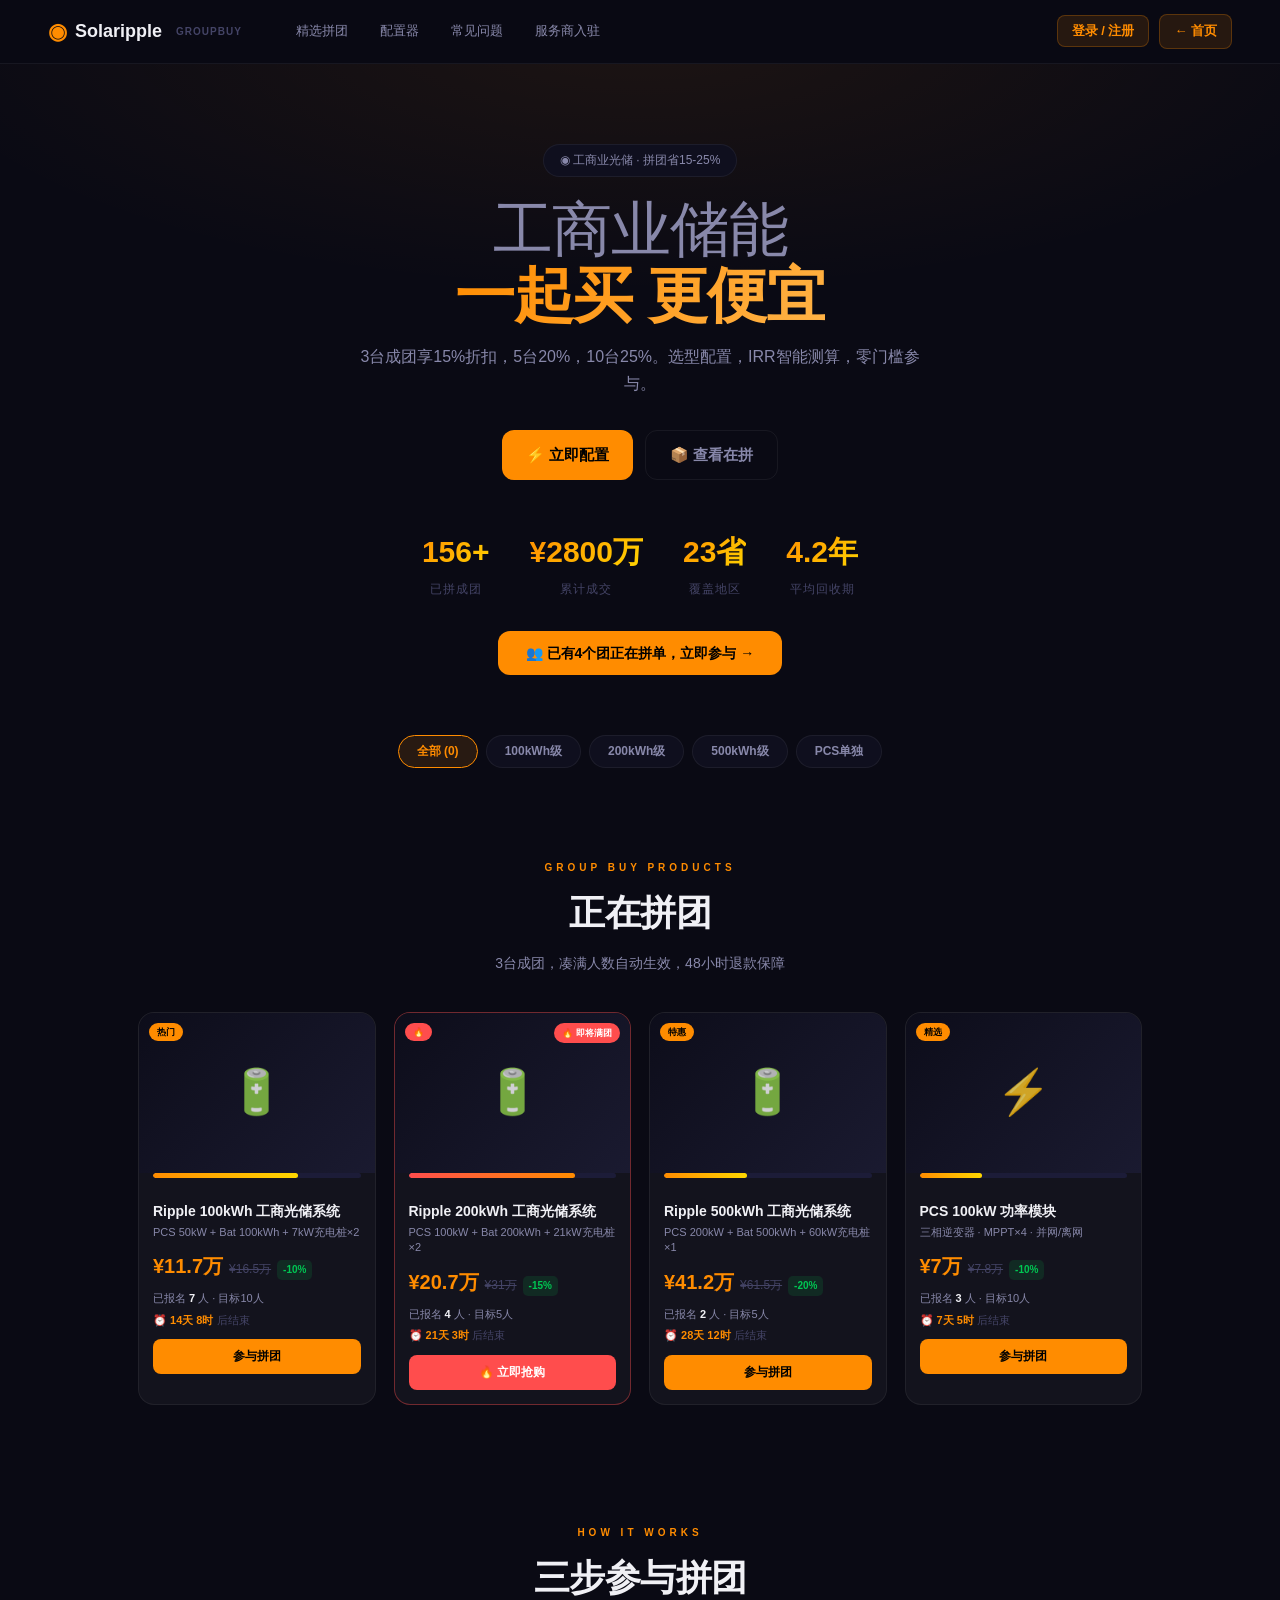
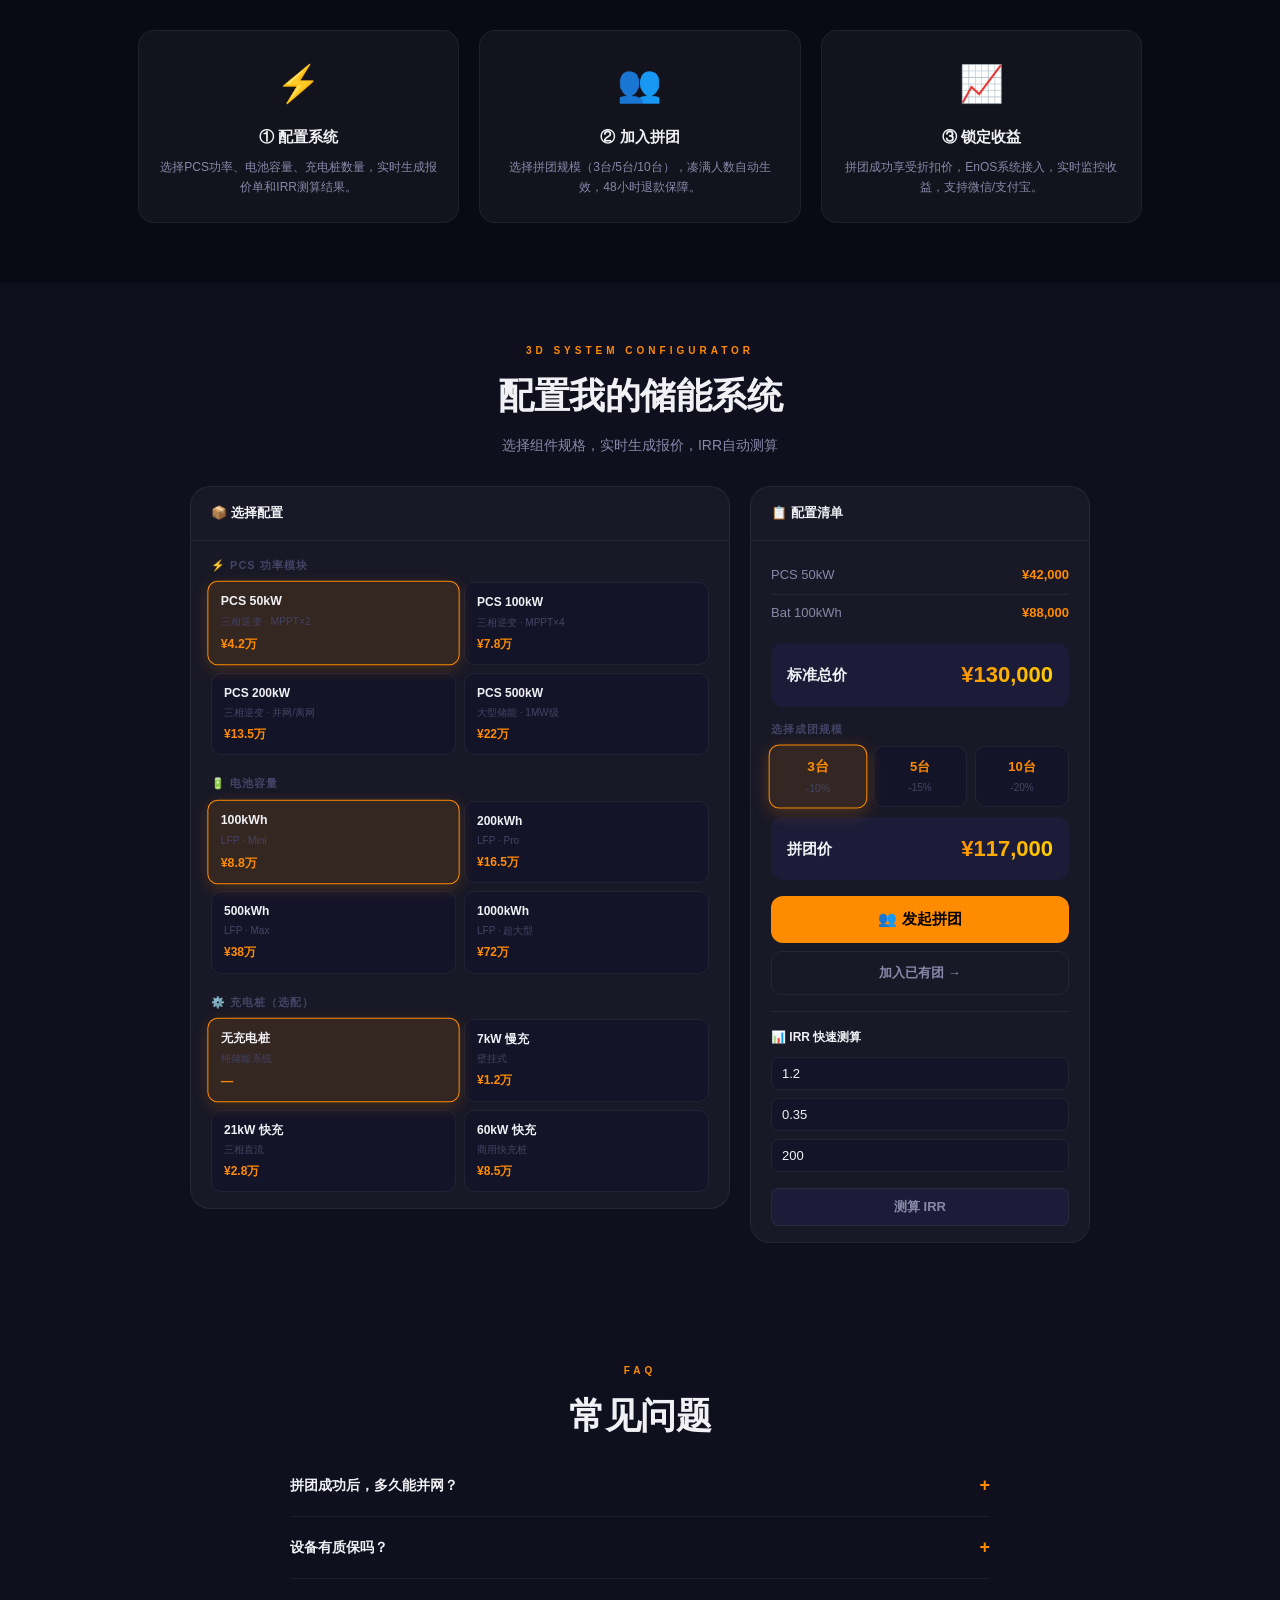
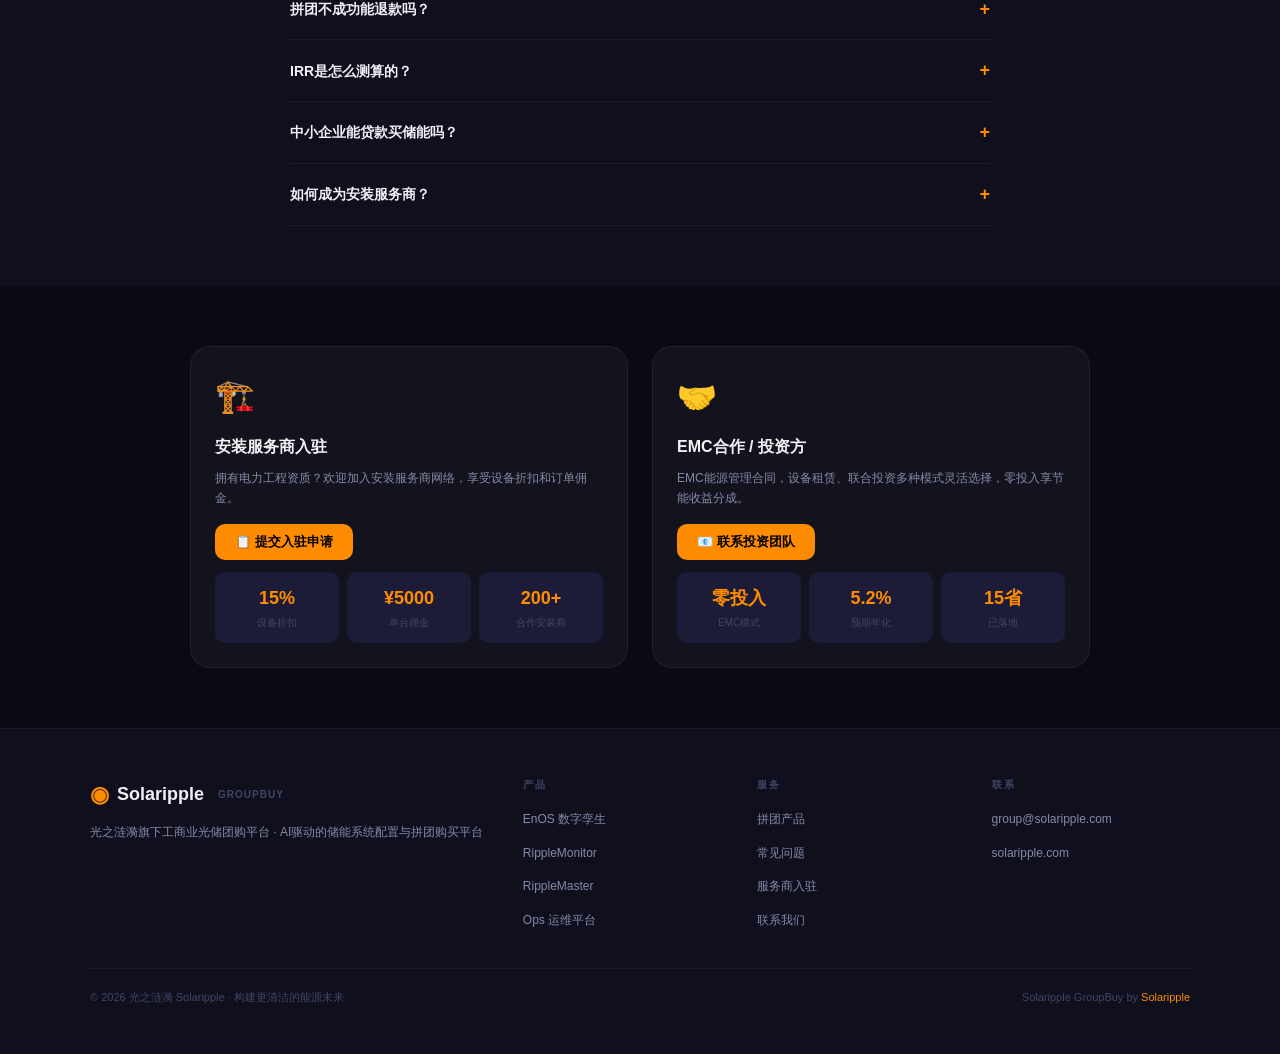
==== groupbuy/index.html @ f361a8fa "group.solaripple.com: add partner/investor apply forms with backend DB Backend: - /api/partner/apply" ====
<!DOCTYPE html>
<html lang="zh">
<head>
<meta charset="UTF-8">
<meta name="viewport" content="width=device-width, initial-scale=1.0">
<title>Solaripple GroupBuy — 工商业光储团购平台</title>
<meta name="description" content="工商业储能系统拼团购买，3台起享15%折扣，5台20%，10台25%。IRR快速测算。">
<link rel="icon" type="image/svg+xml" href="/favicon.svg">
<style>
*{box-sizing:border-box;margin:0;padding:0}
a{text-decoration:none}
:root{--bg:#0A0A14;--bg2:#0F0F1E;--bg3:#141428;--bg4:#1C1C38;--accent:#FF8C00;--accent2:#FF6B00;--accent3:rgba(255,140,0,0.12);--text:#f0f0f5;--text2:#8888aa;--text3:#444466;--border:rgba(255,255,255,0.06);--card:rgba(255,255,255,0.04);--teal:#00D4AA;--green:#00C853;--red:#FF4D4D;}
html{scroll-behavior:smooth}
body{background:var(--bg);color:var(--text);font-family:"PingFang SC","Microsoft YaHei",sans-serif;line-height:1.6;overflow-x:hidden}
::-webkit-scrollbar{width:5px}::-webkit-scrollbar-thumb{background:var(--bg4);border-radius:3px}
::selection{background:rgba(255,140,0,0.3)}
nav{display:flex;align-items:center;padding:0 48px;height:64px;background:rgba(10,10,20,0.97);border-bottom:1px solid var(--border);backdrop-filter:blur(20px);position:sticky;top:0;z-index:100}
.nav-logo{font-size:18px;font-weight:900;display:flex;align-items:center;gap:8px}
.nav-logo .ic{color:var(--accent);font-size:22px}
.nav-logo .sub{font-size:10px;font-weight:600;color:var(--text3);letter-spacing:1px;text-transform:uppercase;margin-left:6px}
.nav-links{display:flex;align-items:center;gap:4px;margin-left:40px}
.nav-links a{padding:6px 14px;border-radius:8px;font-size:13px;color:var(--text2);transition:all .2s;cursor:pointer}
.nav-links a:hover,.nav-links a.active{background:var(--bg3);color:var(--accent)}
.nav-right{margin-left:auto;display:flex;align-items:center;gap:10px}
.nav-home{display:inline-flex;align-items:center;padding:6px 14px;background:var(--accent3);border:1px solid rgba(255,140,0,0.25);border-radius:8px;color:var(--accent);font-size:13px;font-weight:700;transition:all .2s}
.nav-home:hover{background:rgba(255,140,0,0.2)}
.nav-user{display:flex;align-items:center;gap:6px;padding:6px 12px;background:var(--bg3);border:1px solid var(--border);border-radius:8px;font-size:12px;font-weight:700;color:var(--text2)}
.nav-user .avatar{width:24px;height:24px;border-radius:50%;background:var(--accent);color:#000;display:flex;align-items:center;justify-content:center;font-size:11px;font-weight:900;flex-shrink:0}
.hero{padding:80px 48px 60px;background:radial-gradient(ellipse 90% 60% at 50% -5%,rgba(255,140,0,0.08) 0%,transparent 65%);text-align:center}
.hero-badge{display:inline-flex;align-items:center;gap:8px;background:var(--bg2);border:1px solid var(--border);border-radius:100px;padding:6px 16px;font-size:12px;color:var(--text2);margin-bottom:20px}
.hero h1{font-size:clamp(36px,5vw,60px);font-weight:900;letter-spacing:-1px;line-height:1.1;margin-bottom:14px}
.hero h1 .line1{color:var(--text2);font-weight:300}
.hero h1 .line2{background:linear-gradient(135deg,#FF8C00,#FFB347);-webkit-background-clip:text;-webkit-text-fill-color:transparent;background-clip:text}
.hero-sub{color:var(--text2);font-size:16px;max-width:560px;margin:0 auto 32px;line-height:1.7}
.hero-actions{display:flex;gap:12px;justify-content:center;flex-wrap:wrap}
.btn-primary{display:inline-flex;align-items:center;gap:8px;background:var(--accent);color:#000;border-radius:12px;padding:12px 24px;font-weight:800;font-size:15px;transition:all .2s;border:none;cursor:pointer}
.btn-primary:hover{background:var(--accent2);transform:translateY(-1px);box-shadow:0 10px 30px rgba(255,140,0,0.35)}
.btn-ghost{display:inline-flex;align-items:center;gap:8px;background:transparent;border:1px solid var(--border);color:var(--text2);border-radius:12px;padding:12px 24px;font-weight:700;font-size:15px;transition:all .2s;cursor:pointer}
.btn-ghost:hover{background:var(--bg3);color:var(--text);border-color:var(--accent)}
.hero-stats{display:flex;gap:40px;justify-content:center;margin-top:48px;flex-wrap:wrap}
.hero-stat{text-align:center}
.hero-stat .num{font-size:30px;font-weight:900;background:linear-gradient(135deg,#FF8C00,#FFD700);-webkit-background-clip:text;-webkit-text-fill-color:transparent;background-clip:text;font-family:"Inter",sans-serif}
.hero-stat .lbl{font-size:12px;color:var(--text3);margin-top:4px;letter-spacing:1px}
.hero-cta{margin-top:32px;animation:fadeInUp .6s ease}
@keyframes fadeInUp{from{opacity:0;transform:translateY(20px)}to{opacity:1;transform:translateY(0)}}
.hero-cta-btn{display:inline-flex;align-items:center;gap:8px;background:var(--accent);color:#000;border-radius:12px;padding:11px 28px;font-weight:800;font-size:14px;border:none;cursor:pointer;transition:all .2s}
.hero-cta-btn:hover{background:var(--accent2)}
.section{padding:60px 48px;max-width:1100px;margin:0 auto}
.section-label{font-size:10px;font-weight:800;color:var(--accent);letter-spacing:4px;text-transform:uppercase;margin-bottom:8px;text-align:center}
.section-title{font-size:clamp(24px,3vw,36px);font-weight:900;margin-bottom:10px;text-align:center;letter-spacing:-0.5px}
.section-sub{color:var(--text2);font-size:14px;text-align:center;max-width:500px;margin:0 auto 36px;line-height:1.7}
.gb-grid{display:grid;grid-template-columns:repeat(4,1fr);gap:18px}
.gb-card{background:var(--card);border:1px solid var(--border);border-radius:16px;overflow:hidden;transition:all .3s;cursor:pointer;position:relative}
.gb-card:hover{border-color:rgba(255,140,0,0.35);transform:translateY(-3px);box-shadow:0 16px 32px rgba(0,0,0,0.3)}
.gb-card.closed{opacity:0.5;pointer-events:none}
.gb-card.almost-full{border-color:rgba(255,77,77,0.4)}
.gb-card.almost-full::before{content:"🔥 即将满团";position:absolute;top:10px;right:10px;font-size:9px;font-weight:800;padding:3px 8px;border-radius:100px;background:var(--red);color:#fff;z-index:2}
.gb-img{height:160px;display:flex;align-items:center;justify-content:center;position:relative;overflow:hidden;background:linear-gradient(135deg,#0d0d1a,#1a1a30)}
.gb-badge{position:absolute;top:10px;left:10px;font-size:9px;font-weight:800;padding:2px 8px;border-radius:100px;background:var(--accent);color:#000;z-index:2}
.gb-badge.urgent{background:var(--red);color:#fff}
.gb-progress{margin:0 14px 10px;background:var(--bg4);height:5px;border-radius:3px;overflow:hidden}
.gb-progress-fill{height:100%;background:linear-gradient(90deg,var(--accent),#FFD700);border-radius:3px;transition:width 1s}
.gb-progress-fill.danger{background:linear-gradient(90deg,var(--red),#FF8C00)}
.gb-body{padding:14px}
.gb-name{font-size:14px;font-weight:800;margin-bottom:5px;line-height:1.3}
.gb-spec{font-size:11px;color:var(--text2);margin-bottom:10px;line-height:1.4}
.gb-prices{display:flex;align-items:baseline;gap:6px;margin-bottom:8px;flex-wrap:wrap}
.gb-price{font-size:20px;font-weight:900;color:var(--accent);font-family:"Inter",sans-serif}
.gb-price-old{font-size:12px;color:var(--text3);text-decoration:line-through}
.gb-discount{font-size:10px;font-weight:800;background:rgba(0,200,83,0.12);color:#00C853;padding:2px 6px;border-radius:5px}
.gb-meta{font-size:11px;color:var(--text2);margin-bottom:4px}
.gb-meta strong{color:var(--text)}
.gb-countdown{font-size:11px;color:var(--text3);margin-bottom:10px}
.gb-countdown .cd{font-weight:800;color:var(--accent);font-family:"Inter",sans-serif}
.gb-btn{display:block;width:100%;padding:9px;text-align:center;background:var(--accent);color:#000;font-weight:800;font-size:12px;border-radius:8px;border:none;cursor:pointer;transition:all .2s;font-family:inherit}
.gb-btn:hover{background:var(--accent2)}
.gb-btn.almost-btn{background:var(--red);color:#fff}
.gb-btn.almost-btn:hover{background:#FF6666}
.cat-bar{display:flex;gap:8px;justify-content:center;flex-wrap:wrap;margin-bottom:32px}
.cat-btn{padding:7px 18px;border-radius:100px;font-size:12px;font-weight:700;background:var(--bg2);border:1px solid var(--border);color:var(--text2);cursor:pointer;transition:all .2s}
.cat-btn:hover,.cat-btn.active{background:var(--accent3);border-color:var(--accent);color:var(--accent)}
.how-grid{display:grid;grid-template-columns:repeat(3,1fr);gap:20px;margin-top:24px}
.how-card{background:var(--card);border:1px solid var(--border);border-radius:16px;padding:24px 20px;text-align:center;transition:all .3s}
.how-card:hover{border-color:rgba(255,140,0,0.2)}
.how-icon{font-size:36px;margin-bottom:12px}
.how-card h3{font-size:15px;font-weight:800;margin-bottom:8px}
.how-card p{font-size:12px;color:var(--text2);line-height:1.7}
.config-section{padding:60px 48px;background:var(--bg2)}
.config-wrapper{max-width:900px;margin:0 auto}
.config-grid{display:grid;grid-template-columns:1fr 340px;gap:20px;align-items:start;margin-top:28px}
.config-card{background:var(--card);border:1px solid var(--border);border-radius:20px;overflow:hidden}
.config-header{padding:16px 20px;border-bottom:1px solid var(--border);font-size:13px;font-weight:800}
.config-body{padding:16px 20px}
.cfg-group{margin-bottom:20px}
.cfg-group:last-child{margin-bottom:0}
.cfg-label{display:block;font-size:11px;font-weight:800;color:var(--text3);letter-spacing:1px;text-transform:uppercase;margin-bottom:8px}
.cfg-options{display:grid;grid-template-columns:repeat(2,1fr);gap:8px}
.cfg-option{padding:10px 12px;background:var(--bg3);border:1px solid var(--border);border-radius:10px;cursor:pointer;transition:all .2s;font-size:12px}
.cfg-option:hover{border-color:rgba(255,140,0,0.3)}
.cfg-option.selected{border-color:var(--accent);background:var(--accent3)}
.cfg-option .opt-name{font-weight:700;margin-bottom:2px}
.cfg-option .opt-spec{font-size:10px;color:var(--text3)}
.cfg-option .opt-price{font-size:12px;font-weight:800;color:var(--accent);margin-top:4px}
.summary-card{background:var(--card);border:1px solid var(--border);border-radius:20px;overflow:hidden;position:sticky;top:80px}
.summary-header{padding:16px 20px;border-bottom:1px solid var(--border);font-size:13px;font-weight:800;display:flex;align-items:center;gap:8px}
.summary-body{padding:16px 20px}
.summary-row{display:flex;align-items:center;justify-content:space-between;padding:8px 0;border-bottom:1px solid var(--border);font-size:13px}
.summary-row:last-of-type{border-bottom:none}
.summary-row .s-label{color:var(--text2)}
.summary-row .s-price{color:var(--accent);font-weight:800}
.summary-total{padding:14px 16px;background:var(--bg4);display:flex;align-items:center;justify-content:space-between;border-radius:12px;margin-top:12px;font-size:15px;font-weight:800}
.summary-total .amount{font-size:22px;background:linear-gradient(135deg,#FF8C00,#FFD700);-webkit-background-clip:text;-webkit-text-fill-color:transparent;background-clip:text;font-family:"Inter",sans-serif}
.tier-selector{margin-top:14px}
.tier-options{display:grid;grid-template-columns:repeat(3,1fr);gap:8px}
.tier-option{padding:10px 8px;text-align:center;background:var(--bg3);border:1px solid var(--border);border-radius:10px;cursor:pointer;transition:all .2s}
.tier-option:hover{border-color:rgba(255,140,0,0.3)}
.tier-option.selected{border-color:var(--accent);background:var(--accent3)}
.tier-option .tier-qty{font-size:13px;font-weight:900;color:var(--accent)}
.tier-option .tier-pct{font-size:10px;color:var(--text3);margin-top:2px}
.cta-area{margin-top:16px}
.cta-btn{display:block;width:100%;padding:14px;text-align:center;background:var(--accent);color:#000;font-weight:900;font-size:15px;border-radius:12px;border:none;cursor:pointer;transition:all .2s;font-family:inherit}
.cta-btn:hover{background:var(--accent2);transform:translateY(-1px);box-shadow:0 8px 24px rgba(255,140,0,0.3)}
.cta-btn:disabled{opacity:0.5;cursor:not-allowed;transform:none}
.cta-secondary{width:100%;margin-top:8px;padding:12px;text-align:center;background:transparent;border:1px solid var(--border);color:var(--text2);font-size:13px;font-weight:700;border-radius:10px;cursor:pointer;transition:all .2s;font-family:inherit}
.cta-secondary:hover{background:var(--bg3);color:var(--text)}
.irr-section{margin-top:16px;padding-top:16px;border-top:1px solid var(--border)}
.irr-title{font-size:12px;font-weight:800;margin-bottom:10px}
.irr-input{width:100%;background:var(--bg3);border:1px solid var(--border);border-radius:8px;padding:8px 10px;font-size:13px;color:var(--text);font-family:inherit;margin-bottom:8px}
.irr-input:focus{outline:none;border-color:var(--accent)}
.irr-result{margin-top:8px;padding:12px;background:var(--bg3);border-radius:10px;text-align:center;display:none}
.irr-result.show{display:block}
.irr-result .irr-pct{font-size:24px;font-weight:900;color:var(--accent);font-family:"Inter",sans-serif}
.irr-result .irr-note{font-size:11px;color:var(--text2);margin-top:4px}
.irr-btn{width:100%;margin-top:8px;padding:9px;background:var(--bg4);border:1px solid var(--border);color:var(--text2);font-size:13px;font-weight:700;border-radius:8px;cursor:pointer;font-family:inherit;transition:all .2s}
.irr-btn:hover{border-color:var(--accent);color:var(--accent)}
.faq-section{padding:60px 48px;background:var(--bg2)}
.faq-wrapper{max-width:700px;margin:0 auto}
.faq-item{border-bottom:1px solid var(--border);padding:16px 0;cursor:pointer}
.faq-q{display:flex;align-items:center;justify-content:space-between;gap:16px;font-size:14px;font-weight:800}
.faq-q::after{content:"+";font-size:18px;color:var(--accent);flex-shrink:0;transition:transform .2s}
.faq-item.open .faq-q::after{transform:rotate(45deg)}
.faq-a{max-height:0;overflow:hidden;transition:max-height .3s ease}
.faq-a-inner{font-size:13px;color:var(--text2);line-height:1.8;padding:8px 0}
.faq-item.open .faq-a{max-height:150px}
.partner-section{padding:60px 48px}
.partner-wrapper{max-width:900px;margin:0 auto;display:grid;grid-template-columns:1fr 1fr;gap:24px}
.partner-card{background:var(--card);border:1px solid var(--border);border-radius:20px;padding:24px;transition:all .3s}
.partner-card:hover{border-color:rgba(255,140,0,0.25)}
.partner-icon{font-size:32px;margin-bottom:12px}
.partner-card h3{font-size:16px;font-weight:800;margin-bottom:8px}
.partner-card p{font-size:12px;color:var(--text2);line-height:1.7;margin-bottom:16px}
.partner-card a{display:inline-flex;align-items:center;gap:6px;padding:9px 20px;background:var(--accent);color:#000;font-weight:800;font-size:13px;border-radius:10px;border:none;cursor:pointer;text-decoration:none;transition:all .2s}
.partner-card a:hover{background:var(--accent2)}
.partner-btns{display:flex;gap:8px;margin-top:12px;flex-wrap:wrap}
.benefit-item{text-align:center;padding:12px;background:var(--bg4);border-radius:10px;flex:1;min-width:70px}
.benefit-item .b-num{font-size:18px;font-weight:900;color:var(--accent);font-family:"Inter",sans-serif}
.benefit-item .b-lbl{font-size:10px;color:var(--text3);margin-top:2px}
footer{border-top:1px solid var(--border);padding:48px;background:var(--bg2)}
.footer-inner{max-width:1100px;margin:0 auto;display:grid;grid-template-columns:2fr 1fr 1fr 1fr;gap:36px}
.footer-brand p{font-size:12px;color:var(--text2);margin-top:10px;line-height:1.7}
.footer-col h4{font-size:10px;font-weight:800;color:var(--text3);text-transform:uppercase;letter-spacing:2px;margin-bottom:12px}
.footer-col ul{list-style:none;display:flex;flex-direction:column;gap:8px}
.footer-col ul li a{font-size:12px;color:var(--text2);transition:color .2s}
.footer-col ul li a:hover{color:var(--accent)}
.footer-bottom{max-width:1100px;margin:36px auto 0;padding-top:20px;border-top:1px solid var(--border);display:flex;justify-content:space-between;font-size:11px;color:var(--text3);flex-wrap:wrap;gap:8px}
.footer-bottom a{color:var(--accent)}
.modal-overlay{position:fixed;inset:0;background:rgba(0,0,0,0.8);backdrop-filter:blur(8px);z-index:200;display:none;align-items:center;justify-content:center;padding:20px}
.modal-overlay.show{display:flex}
.modal{background:var(--bg2);border:1px solid var(--border);border-radius:24px;max-width:600px;width:100%;max-height:90vh;overflow-y:auto}
.modal-header{padding:24px 28px 0;display:flex;align-items:flex-start;justify-content:space-between;gap:16px}
.modal-title{font-size:20px;font-weight:900;margin-bottom:4px}
.modal-close{font-size:22px;color:var(--text3);cursor:pointer;flex-shrink:0;line-height:1;padding:4px}
.modal-close:hover{color:var(--text)}
.modal-body{padding:20px 28px 28px}
.modal-price{font-size:32px;font-weight:900;color:var(--accent);font-family:"Inter",sans-serif;margin-bottom:16px}
.modal-spec{display:flex;gap:16px;margin-bottom:16px;font-size:12px;color:var(--text2);flex-wrap:wrap}
.modal-countdown{padding:12px;background:var(--bg3);border-radius:10px;font-size:12px;color:var(--text2);margin-bottom:16px}
.modal-countdown .cd{font-weight:800;color:var(--accent)}
.modal-join-bar{margin-bottom:16px}
.modal-join-header{display:flex;justify-content:space-between;margin-bottom:6px;font-size:12px;color:var(--text2)}
.modal-join-fill{height:6px;background:var(--bg4);border-radius:3px;overflow:hidden}
.modal-join-fill div{height:100%;background:linear-gradient(90deg,var(--accent),#FFD700);border-radius:3px;transition:width 1s}
.form-section{margin-bottom:16px}
.form-section h4{font-size:11px;font-weight:800;color:var(--text3);text-transform:uppercase;letter-spacing:1px;margin-bottom:10px}
.form-group{margin-bottom:10px}
.form-label{display:block;font-size:11px;font-weight:800;color:var(--text3);text-transform:uppercase;margin-bottom:6px}
.form-input{width:100%;background:var(--bg3);border:1px solid var(--border);border-radius:10px;padding:10px 12px;font-size:14px;color:var(--text);font-family:inherit}
.form-input:focus{outline:none;border-color:var(--accent)}
.form-row{display:grid;grid-template-columns:1fr 1fr;gap:10px}
.form-success{padding:14px;background:rgba(0,200,83,0.1);border:1px solid rgba(0,200,83,0.3);border-radius:10px;text-align:center;color:#00C853;font-weight:700;font-size:13px;margin-bottom:12px;display:none}
.modal-actions{display:flex;gap:10px}
.modal-join-btn{flex:1;padding:13px;background:var(--accent);color:#000;font-weight:800;font-size:14px;border:none;border-radius:12px;cursor:pointer;font-family:inherit;transition:all .2s}
.modal-join-btn:hover{background:var(--accent2)}
.modal-open-btn{flex:1;padding:13px;background:transparent;border:1px solid var(--border);color:var(--text2);font-weight:800;font-size:14px;border-radius:12px;cursor:pointer;font-family:inherit;transition:all .2s}
.modal-open-btn:hover{background:var(--bg3);color:var(--text)}
.loading-spinner{display:inline-block;width:14px;height:14px;border:2px solid rgba(255,255,255,0.3);border-top-color:#fff;border-radius:50%;animation:spin .8s linear infinite;vertical-align:middle}
@keyframes spin{to{transform:rotate(360deg)}}
@media(max-width:900px){.config-grid{grid-template-columns:1fr}.summary-card{position:static}}
@media(max-width:768px){
  nav,.hero,.section,.config-section,.faq-section,.partner-section,footer{padding-left:20px;padding-right:20px}
  .gb-grid{grid-template-columns:repeat(2,1fr)}
  .how-grid{grid-template-columns:1fr}
  .footer-inner{grid-template-columns:1fr 1fr}
  .hero-stats{gap:16px}
  .partner-wrapper{grid-template-columns:1fr}
  .cfg-options{grid-template-columns:1fr}
  .tier-options{grid-template-columns:repeat(3,1fr)}
  .form-row{grid-template-columns:1fr}
}

/* Loading skeleton */
@keyframes shimmer{0%{background-position:-200% 0}100%{background-position:200% 0}}
.skeleton{background:linear-gradient(90deg,var(--bg3) 25%,var(--bg4) 50%,var(--bg3) 75%);background-size:200% 100%;animation:shimmer 1.5s infinite}
.skeleton-card{height:320px;border-radius:16px;margin-bottom:0}
/* Card hover micro-animation */
.gb-card{transition:all .3s cubic-bezier(0.34,1.56,0.64,1)}
.gb-card:hover{transform:translateY(-5px) scale(1.01)}
/* Hero stat counter animation */
@keyframes countUp{from{opacity:0;transform:translateY(10px)}to{opacity:1;transform:translateY(0)}}
.hero-stat{animation:countUp .6s ease both}
.hero-stat:nth-child(2){animation-delay:.1s}
.hero-stat:nth-child(3){animation-delay:.2s}
.hero-stat:nth-child(4){animation-delay:.3s}
/* Config option hover enhancement */
.cfg-option{transition:all .2s cubic-bezier(0.34,1.56,0.64,1)}
.cfg-option:hover{transform:scale(1.02);border-color:rgba(255,140,0,0.5)}
.cfg-option.selected{transform:scale(1.03);box-shadow:0 4px 16px rgba(255,140,0,0.2)}
/* Tier option animation */
.tier-option{transition:all .2s cubic-bezier(0.34,1.56,0.64,1)}
.tier-option:hover{transform:scale(1.03)}
.tier-option.selected{transform:scale(1.05);box-shadow:0 4px 16px rgba(255,140,0,0.25)}
/* FAQ accordion animation */
.faq-a{transition:max-height .35s cubic-bezier(0.4,0,0.2,1),opacity .3s ease}
.faq-item.open .faq-a-inner{animation:fadeInUp .3s ease}
/* Modal entrance animation */
@keyframes modalIn{from{opacity:0;transform:scale(0.95) translateY(10px)}to{opacity:1;transform:scale(1) translateY(0)}}
.modal{animation:modalIn .3s cubic-bezier(0.34,1.56,0.64,1)}
/* Summary price animation */
@keyframes priceFlash{0%{color:var(--accent)}50%{color:#FFD700}100%{color:var(--accent)}}
.price-updated{animation:priceFlash .4s ease}
/* Nav link underline animation */
.nav-links a{position:relative;overflow:hidden}
.nav-links a::after{content:'';position:absolute;bottom:0;left:0;width:0;height:2px;background:var(--accent);transition:width .2s ease}
.nav-links a:hover::after,.nav-links a.active::after{width:100%}
/* CTA button pulse */
@keyframes ctaPulse{0%,100%{box-shadow:0 8px 24px rgba(255,140,0,0.3)}50%{box-shadow:0 8px 32px rgba(255,140,0,0.5)}}
.cta-btn{animation:ctaPulse 3s ease-in-out infinite}
.cta-btn:hover{animation:none}


.apply-btn{display:inline-flex;align-items:center;gap:6px;padding:9px 20px;background:var(--accent);color:#000;font-weight:800;font-size:13px;border-radius:10px;border:none;cursor:pointer;transition:all .2s;font-family:inherit}
.apply-btn:hover{background:var(--accent2);transform:translateY(-1px)}
.form-section h4{font-size:11px;font-weight:800;color:var(--accent);text-transform:uppercase;letter-spacing:1px;margin-bottom:10px;padding-bottom:8px;border-bottom:1px solid var(--border)}
.form-section h4:not(:first-child){margin-top:16px}
.form-select{width:100%;background:var(--bg3);border:1px solid var(--border);border-radius:10px;padding:10px 12px;font-size:14px;color:var(--text);font-family:inherit;appearance:none}
.form-select:focus{outline:none;border-color:var(--accent)}
.form-success-popup{padding:14px;background:rgba(0,200,83,0.1);border:1px solid rgba(0,200,83,0.3);border-radius:10px;text-align:center;color:#00C853;font-weight:700;font-size:13px;margin-bottom:12px;display:none}

</style>
</head>
<body>
<nav>
  <div class="nav-logo"><span class="ic">◉</span> Solaripple<span class="sub">GroupBuy</span></div>
  <div class="nav-links">
    <a href="#products" class="active" data-section="products">精选拼团</a>
    <a href="#configurator" data-section="configurator">配置器</a>
    <a href="#faq" data-section="faq">常见问题</a>
    <a href="#partner" data-section="partner">服务商入驻</a>
  </div>
  <div class="nav-right">
    <span id="nav-user-area"><button class="nav-home" onclick="showLoginModal()">登录 / 注册</button></span>
    <a href="https://solaripple.com" class="nav-home">← 首页</a>
  </div>
</nav>

<section class="hero" id="top">
  <div class="hero-badge">◉ 工商业光储 · 拼团省15-25%</div>
  <h1><span class="line1">工商业储能 </span><br><span class="line2">一起买 更便宜</span></h1>
  <p class="hero-sub">3台成团享15%折扣，5台20%，10台25%。选型配置，IRR智能测算，零门槛参与。</p>
  <div class="hero-actions">
    <a href="#configurator" class="btn-primary" data-section="configurator">⚡ 立即配置</a>
    <a href="#products" class="btn-ghost" data-section="products">📦 查看在拼</a>
  </div>
  <div class="hero-stats">
    <div class="hero-stat"><div class="num">156+</div><div class="lbl">已拼成团</div></div>
    <div class="hero-stat"><div class="num">¥2800万</div><div class="lbl">累计成交</div></div>
    <div class="hero-stat"><div class="num">23省</div><div class="lbl">覆盖地区</div></div>
    <div class="hero-stat"><div class="num">4.2年</div><div class="lbl">平均回收期</div></div>
  </div>
  <div class="hero-cta">
    <a href="#products" class="hero-cta-btn" data-section="products">👥 已有4个团正在拼单，立即参与 →</a>
  </div>
</section>

<div style="padding:0 48px;max-width:1100px;margin:0 auto">
  <div class="cat-bar">
    <button class="cat-btn active" data-cat="all">全部 <span class="cat-count"></span></button>
    <button class="cat-btn" data-cat="100kWh">100kWh级</button>
    <button class="cat-btn" data-cat="200kWh">200kWh级</button>
    <button class="cat-btn" data-cat="500kWh">500kWh级</button>
    <button class="cat-btn" data-cat="PCS">PCS单独</button>
  </div>
</div>

<section class="section" id="products">
  <div class="section-label">Group Buy Products</div>
  <div class="section-title">正在拼团</div>
  <p class="section-sub">3台成团，凑满人数自动生效，48小时退款保障</p>
  <div class="gb-grid" id="gb-grid">
<!-- Hardcoded defaults shown immediately; JS will overwrite with live API data -->
<div class="gb-card" onclick="openModal('p1')"><div class="gb-img"><span class="gb-badge">热门</span><div style="font-size:44px;opacity:0.8">🔋</div></div><div class="gb-progress"><div class="gb-progress-fill" style="width:70%"></div></div><div class="gb-body"><div class="gb-name">Ripple 100kWh 工商光储系统</div><div class="gb-spec">PCS 50kW + Bat 100kWh + 7kW充电桩×2</div><div class="gb-prices"><span class="gb-price">¥11.7万</span><span class="gb-price-old">¥16.5万</span><span class="gb-discount">-10%</span></div><div class="gb-meta">已报名 <strong>7</strong> 人 · 目标10人</div><div class="gb-countdown">⏰ <span class="cd">14天 8时</span> 后结束</div><button class="gb-btn" onclick="event.stopPropagation();openModal('p1')">参与拼团</button></div></div>
<div class="gb-card almost-full" onclick="openModal('p2')"><div class="gb-img"><span class="gb-badge urgent">🔥</span><div style="font-size:44px;opacity:0.8">🔋</div></div><div class="gb-progress"><div class="gb-progress-fill danger" style="width:80%"></div></div><div class="gb-body"><div class="gb-name">Ripple 200kWh 工商光储系统</div><div class="gb-spec">PCS 100kW + Bat 200kWh + 21kW充电桩×2</div><div class="gb-prices"><span class="gb-price">¥20.7万</span><span class="gb-price-old">¥31万</span><span class="gb-discount">-15%</span></div><div class="gb-meta">已报名 <strong>4</strong> 人 · 目标5人</div><div class="gb-countdown">⏰ <span class="cd">21天 3时</span> 后结束</div><button class="gb-btn almost-btn" onclick="event.stopPropagation();openModal('p2')">🔥 立即抢购</button></div></div>
<div class="gb-card" onclick="openModal('p3')"><div class="gb-img"><span class="gb-badge">特惠</span><div style="font-size:44px;opacity:0.8">🔋</div></div><div class="gb-progress"><div class="gb-progress-fill" style="width:40%"></div></div><div class="gb-body"><div class="gb-name">Ripple 500kWh 工商光储系统</div><div class="gb-spec">PCS 200kW + Bat 500kWh + 60kW充电桩×1</div><div class="gb-prices"><span class="gb-price">¥41.2万</span><span class="gb-price-old">¥61.5万</span><span class="gb-discount">-20%</span></div><div class="gb-meta">已报名 <strong>2</strong> 人 · 目标5人</div><div class="gb-countdown">⏰ <span class="cd">28天 12时</span> 后结束</div><button class="gb-btn" onclick="event.stopPropagation();openModal('p3')">参与拼团</button></div></div>
<div class="gb-card" onclick="openModal('p4')"><div class="gb-img"><span class="gb-badge">精选</span><div style="font-size:44px;opacity:0.8">⚡</div></div><div class="gb-progress"><div class="gb-progress-fill" style="width:30%"></div></div><div class="gb-body"><div class="gb-name">PCS 100kW 功率模块</div><div class="gb-spec">三相逆变器 · MPPT×4 · 并网/离网</div><div class="gb-prices"><span class="gb-price">¥7万</span><span class="gb-price-old">¥7.8万</span><span class="gb-discount">-10%</span></div><div class="gb-meta">已报名 <strong>3</strong> 人 · 目标10人</div><div class="gb-countdown">⏰ <span class="cd">7天 5时</span> 后结束</div><button class="gb-btn" onclick="event.stopPropagation();openModal('p4')">参与拼团</button></div></div>
</div>
</section>

<section class="section" id="how">
  <div class="section-label">How It Works</div>
  <div class="section-title">三步参与拼团</div>
  <div class="how-grid">
    <div class="how-card"><div class="how-icon">⚡</div><h3>① 配置系统</h3><p>选择PCS功率、电池容量、充电桩数量，实时生成报价单和IRR测算结果。</p></div>
    <div class="how-card"><div class="how-icon">👥</div><h3>② 加入拼团</h3><p>选择拼团规模（3台/5台/10台），凑满人数自动生效，48小时退款保障。</p></div>
    <div class="how-card"><div class="how-icon">📈</div><h3>③ 锁定收益</h3><p>拼团成功享受折扣价，EnOS系统接入，实时监控收益，支持微信/支付宝。</p></div>
  </div>
</section>

<section class="config-section" id="configurator">
  <div class="config-wrapper">
    <div style="text-align:center;margin-bottom:8px">
      <div class="section-label">3D System Configurator</div>
      <div class="section-title">配置我的储能系统</div>
      <p class="section-sub" style="margin-bottom:0">选择组件规格，实时生成报价，IRR自动测算</p>
    </div>
    <div class="config-grid">
      <div class="config-card">
        <div class="config-header">📦 选择配置</div>
        <div class="config-body">
          <div class="cfg-group">
            <span class="cfg-label">⚡ PCS 功率模块</span>
            <div class="cfg-options" id="pcs-options">
              <div class="cfg-option selected" data-type="pcs" data-id="pcs-50" data-price="42000" data-name="PCS 50kW" onclick="selectOpt(this)"><div class="opt-name">PCS 50kW</div><div class="opt-spec">三相逆变 · MPPT×2</div><div class="opt-price">¥4.2万</div></div>
              <div class="cfg-option" data-type="pcs" data-id="pcs-100" data-price="78000" data-name="PCS 100kW" onclick="selectOpt(this)"><div class="opt-name">PCS 100kW</div><div class="opt-spec">三相逆变 · MPPT×4</div><div class="opt-price">¥7.8万</div></div>
              <div class="cfg-option" data-type="pcs" data-id="pcs-200" data-price="135000" data-name="PCS 200kW" onclick="selectOpt(this)"><div class="opt-name">PCS 200kW</div><div class="opt-spec">三相逆变 · 并网/离网</div><div class="opt-price">¥13.5万</div></div>
              <div class="cfg-option" data-type="pcs" data-id="pcs-500" data-price="220000" data-name="PCS 500kW" onclick="selectOpt(this)"><div class="opt-name">PCS 500kW</div><div class="opt-spec">大型储能 · 1MW级</div><div class="opt-price">¥22万</div></div>
            </div>
          </div>
          <div class="cfg-group">
            <span class="cfg-label">🔋 电池容量</span>
            <div class="cfg-options" id="bat-options">
              <div class="cfg-option selected" data-type="battery" data-id="bat-100" data-price="88000" data-name="Bat 100kWh" onclick="selectOpt(this)"><div class="opt-name">100kWh</div><div class="opt-spec">LFP · Mini</div><div class="opt-price">¥8.8万</div></div>
              <div class="cfg-option" data-type="battery" data-id="bat-200" data-price="165000" data-name="Bat 200kWh" onclick="selectOpt(this)"><div class="opt-name">200kWh</div><div class="opt-spec">LFP · Pro</div><div class="opt-price">¥16.5万</div></div>
              <div class="cfg-option" data-type="battery" data-id="bat-500" data-price="380000" data-name="Bat 500kWh" onclick="selectOpt(this)"><div class="opt-name">500kWh</div><div class="opt-spec">LFP · Max</div><div class="opt-price">¥38万</div></div>
              <div class="cfg-option" data-type="battery" data-id="bat-1000" data-price="720000" data-name="Bat 1000kWh" onclick="selectOpt(this)"><div class="opt-name">1000kWh</div><div class="opt-spec">LFP · 超大型</div><div class="opt-price">¥72万</div></div>
            </div>
          </div>
          <div class="cfg-group">
            <span class="cfg-label">⚙️ 充电桩（选配）</span>
            <div class="cfg-options" id="ev-options">
              <div class="cfg-option selected" data-type="ev" data-id="none" data-price="0" data-name="无充电桩" onclick="selectOpt(this)"><div class="opt-name">无充电桩</div><div class="opt-spec">纯储能系统</div><div class="opt-price">—</div></div>
              <div class="cfg-option" data-type="ev" data-id="ev-7" data-price="12000" data-name="EV 7kW" onclick="selectOpt(this)"><div class="opt-name">7kW 慢充</div><div class="opt-spec">壁挂式</div><div class="opt-price">¥1.2万</div></div>
              <div class="cfg-option" data-type="ev" data-id="ev-21" data-price="28000" data-name="EV 21kW" onclick="selectOpt(this)"><div class="opt-name">21kW 快充</div><div class="opt-spec">三相直流</div><div class="opt-price">¥2.8万</div></div>
              <div class="cfg-option" data-type="ev" data-id="ev-60" data-price="85000" data-name="EV 60kW" onclick="selectOpt(this)"><div class="opt-name">60kW 快充</div><div class="opt-spec">商用快充桩</div><div class="opt-price">¥8.5万</div></div>
            </div>
          </div>
        </div>
      </div>

      <div class="summary-card">
        <div class="summary-header">📋 配置清单</div>
        <div class="summary-body">
          <div id="summary-items">
            <div class="summary-row"><span class="s-label">PCS 50kW</span><span class="s-price">¥42,000</span></div>
            <div class="summary-row"><span class="s-label">Bat 100kWh</span><span class="s-price">¥88,000</span></div>
          </div>
          <div class="summary-total"><span>标准总价</span><span class="amount" id="totalPrice">¥130,000</span></div>
          <div class="tier-selector">
            <span class="cfg-label">选择成团规模</span>
            <div class="tier-options" id="tier-options">
              <div class="tier-option selected" data-qty="3" data-rate="0.90" onclick="selectTier(this)"><div class="tier-qty">3台</div><div class="tier-pct">-10%</div></div>
              <div class="tier-option" data-qty="5" data-rate="0.85" onclick="selectTier(this)"><div class="tier-qty">5台</div><div class="tier-pct">-15%</div></div>
              <div class="tier-option" data-qty="10" data-rate="0.80" onclick="selectTier(this)"><div class="tier-qty">10台</div><div class="tier-pct">-20%</div></div>
            </div>
          </div>
          <div class="summary-total" style="margin-top:10px"><span>拼团价</span><span class="amount" id="tierPrice">¥117,000</span></div>
          <div class="cta-area">
            <button class="cta-btn" onclick="startGroupBuy()" id="cta-btn">👥 发起拼团</button>
            <button class="cta-secondary" onclick="joinGroup()">加入已有团 →</button>
          </div>
          <div class="irr-section">
            <div class="irr-title">📊 IRR 快速测算</div>
            <input class="irr-input" type="number" id="irr-elec" placeholder="尖峰电价 (元/kWh)" value="1.2">
            <input class="irr-input" type="number" id="irr-valley" placeholder="谷时电价 (元/kWh)" value="0.35">
            <input class="irr-input" type="number" id="irr-kwh" placeholder="日均充放 kWh" value="200">
            <button class="irr-btn" onclick="calcIRR()">测算 IRR</button>
            <div class="irr-result" id="irr-result">
              <div class="irr-pct" id="irr-pct">—</div>
              <div class="irr-note" id="irr-note">回收期：—年</div>
            </div>
          </div>
        </div>
      </div>
    </div>
  </div>
</section>

<section class="faq-section" id="faq">
  <div class="faq-wrapper">
    <div class="section-label">FAQ</div>
    <div class="section-title">常见问题</div>
    <div class="faq-item" onclick="toggleFaq(this)"><div class="faq-q">拼团成功后，多久能并网？</div><div class="faq-a"><div class="faq-a-inner">从拼团成功到并网，一般需要2-4周。具体流程：付清尾款 → 安排发货 → 安装施工 → 供电局并网验收。大型项目（500kWh以上）周期约4-8周。</div></div></div>
    <div class="faq-item" onclick="toggleFaq(this)"><div class="faq-q">设备有质保吗？</div><div class="faq-a"><div class="faq-a-inner">PCS 质保10年，电池簇质保5年或循环6000次（以先到为准）。质保期内非人为故障免费更换。</div></div></div>
    <div class="faq-item" onclick="toggleFaq(this)"><div class="faq-q">拼团不成功能退款吗？</div><div class="faq-a"><div class="faq-a-inner">当然可以。48小时内未凑齐最低人数（3台），全额退款；若凑齐后项目取消，扣除银行手续费后退还剩余款项。</div></div></div>
    <div class="faq-item" onclick="toggleFaq(this)"><div class="faq-q">IRR是怎么测算的？</div><div class="faq-a"><div class="faq-a-inner">基于峰谷套利模型：日收益 = kWh × (尖峰电价 - 谷时电价) × 365天，年净收益 = 年收益 - 5%运维费，IRR = 年净收益/设备总价。</div></div></div>
    <div class="faq-item" onclick="toggleFaq(this)"><div class="faq-q">中小企业能贷款买储能吗？</div><div class="faq-a"><div class="faq-a-inner">支持EMC合作模式（能源管理合同）：您无需前期投入，我们投资建设，按月收取节能收益分成。部分银行提供绿色信贷，利率3.85%-5.6%，最长期限5年。</div></div></div>
    <div class="faq-item" onclick="toggleFaq(this)"><div class="faq-q">如何成为安装服务商？</div><div class="faq-a"><div class="faq-a-inner">提交企业资质（电力工程资质、安全生产许可证）。审核通过后获授权安装商资格，享受设备折扣和安装佣金。已有全国200+合作安装商。</div></div></div>
  </div>
</section>

<section class="partner-section" id="partner">
  <div class="partner-wrapper">
    <div class="partner-card">
      <div class="partner-icon">🏗️</div>
      <h3>安装服务商入驻</h3>
      <p>拥有电力工程资质？欢迎加入安装服务商网络，享受设备折扣和订单佣金。</p>
      <button class="apply-btn" onclick="showPartnerModal()">📋 提交入驻申请</button>
      <div class="partner-btns">
        <div class="benefit-item"><div class="b-num">15%</div><div class="b-lbl">设备折扣</div></div>
        <div class="benefit-item"><div class="b-num">¥5000</div><div class="b-lbl">单台佣金</div></div>
        <div class="benefit-item"><div class="b-num">200+</div><div class="b-lbl">合作安装商</div></div>
      </div>
    </div>
    <div class="partner-card">
      <div class="partner-icon">🤝</div>
      <h3>EMC合作 / 投资方</h3>
      <p>EMC能源管理合同，设备租赁、联合投资多种模式灵活选择，零投入享节能收益分成。</p>
      <button class="apply-btn" onclick="showInvestorModal()">📧 联系投资团队</button>
      <div class="partner-btns">
        <div class="benefit-item"><div class="b-num">零投入</div><div class="b-lbl">EMC模式</div></div>
        <div class="benefit-item"><div class="b-num">5.2%</div><div class="b-lbl">预期年化</div></div>
        <div class="benefit-item"><div class="b-num">15省</div><div class="b-lbl">已落地</div></div>
      </div>
    </div>
  </div>
</section>

<footer>
  <div class="footer-inner">
    <div class="footer-brand">
      <div class="nav-logo" style="margin-bottom:10px"><span class="ic">◉</span> Solaripple <span class="sub">GroupBuy</span></div>
      <p>光之涟漪旗下工商业光储团购平台 · AI驱动的储能系统配置与拼团购买平台</p>
    </div>
    <div class="footer-col"><h4>产品</h4><ul><li><a href="https://enos.solaripple.com">EnOS 数字孪生</a></li><li><a href="https://monitor.solaripple.com">RippleMonitor</a></li><li><a href="https://master.solaripple.com">RippleMaster</a></li><li><a href="https://ops.solaripple.com">Ops 运维平台</a></li></ul></div>
    <div class="footer-col"><h4>服务</h4><ul><li><a href="#products" data-section="products">拼团产品</a></li><li><a href="#faq" data-section="faq">常见问题</a></li><li><a href="#partner" data-section="partner">服务商入驻</a></li><li><a href="#" onclick="showContactModal();return false">联系我们</a></li></ul></div>
    <div class="footer-col"><h4>联系</h4><ul><li><a href="mailto:group@solaripple.com">group@solaripple.com</a></li><li><a href="https://solaripple.com">solaripple.com</a></li></ul></div>
  </div>
  <div class="footer-bottom"><span>© 2026 光之涟漪 Solaripple · 构建更清洁的能源未来</span><span>Solaripple GroupBuy by <a href="https://solaripple.com">Solaripple</a></span></div>
</footer>

<!-- Login Modal -->
<div class="modal-overlay" id="loginModal">
  <div class="modal">
    <div class="modal-header">
      <div><div class="modal-title" id="loginTitle">登录 / 注册</div><div style="font-size:12px;color:var(--text2);margin-top:4px">参与拼团前请先登录</div></div>
      <div class="modal-close" onclick="closeLoginModal()">×</div>
    </div>
    <div class="modal-body">
      <div class="form-section">
        <div class="form-group">
          <label class="form-label">手机号码</label>
          <div style="display:flex;gap:8px">
            <input id="login-phone" class="form-input" type="tel" placeholder="138-0000-0000" style="flex:1">
            <button id="sendCodeBtn" class="cta-btn" style="width:110px;padding:10px 8px;font-size:12px" onclick="sendCode()">发送验证码</button>
          </div>
        </div>
        <div class="form-group" id="codeGroup" style="display:none">
          <label class="form-label">验证码</label>
          <input id="login-code" class="form-input" type="text" placeholder="输入6位验证码" maxlength="6">
        </div>
        <div class="form-group" id="nameGroup" style="display:none">
          <label class="form-label">您的称呼</label>
          <input id="login-name" class="form-input" type="text" placeholder="张三（先生/女士）">
        </div>
        <div class="form-group" id="cityGroup" style="display:none">
          <label class="form-label">所在城市</label>
          <input id="login-city" class="form-input" type="text" placeholder="例：苏州、杭州">
        </div>
        <div id="login-error" style="color:var(--red);font-size:12px;margin-bottom:10px;display:none"></div>
        <button id="login-btn" class="modal-join-btn" onclick="doLogin()" disabled style="margin-bottom:10px">请先获取验证码</button>
        <div style="text-align:center;font-size:11px;color:var(--text3)">未注册用户将自动创建账号</div>
      </div>
    </div>
  </div>
</div>

<!-- Detail Modal -->
<div class="modal-overlay" id="detailModal">
  <div class="modal">
    <div class="modal-header">
      <div><div class="modal-title" id="modalTitle">—</div><div style="font-size:12px;color:var(--text2);margin-top:4px" id="modalSpec">—</div></div>
      <div class="modal-close" onclick="closeModal()">×</div>
    </div>
    <div class="modal-body">
      <div class="modal-price" id="modalPrice">¥—</div>
      <div class="modal-spec" id="modalSpec2" style="margin-bottom:16px;font-size:12px;color:var(--text2)"></div>
      <div class="modal-countdown">⏰ 拼团结束：<span class="cd" id="modalCountdown">—</span></div>
      <div class="modal-join-bar">
        <div class="modal-join-header"><span>已报名</span><span id="modalJoinCount">— / — 人</span></div>
        <div class="modal-join-fill"><div id="modalJoinFill" style="width:0%"></div></div>
      </div>
      <div class="form-section">
        <h4>选择成团规模</h4>
        <div id="modalTiers" style="display:flex;flex-direction:column;gap:8px;margin-top:10px"></div>
      </div>
      <div class="form-section">
        <h4>填写报名信息</h4>
        <div class="form-group"><label class="form-label">您的称呼</label><input id="form-name" class="form-input" type="text" placeholder="张三（先生/女士）"></div>
        <div class="form-row">
          <div class="form-group"><label class="form-label">手机号码</label><input id="form-phone" class="form-input" type="tel" placeholder="138-0000-0000"></div>
          <div class="form-group"><label class="form-label">所在城市</label><input id="form-city" class="form-input" type="text" placeholder="苏州"></div>
        </div>
        <div class="form-group"><label class="form-label">需求数量（台）</label><input id="form-qty" class="form-input" type="number" value="1" min="1"></div>
        <div id="form-success" class="form-success">✅ 报名成功！我们将在24小时内联系您确认拼团详情。</div>
      </div>
      <div class="modal-actions">
        <button class="modal-join-btn" id="modalJoinBtn" onclick="doJoin()">👥 加入拼团</button>
        <button class="modal-open-btn" onclick="doOpenGroup()">发起新团</button>
      </div>
    </div>
  </div>
</div>

<script>
var PRODUCTS=[];
var cfg={pcs:{id:"pcs-50",name:"PCS 50kW",price:42000},battery:{id:"bat-100",name:"Bat 100kWh",price:88000},ev:{id:"none",name:"无充电桩",price:0}};
var currentTier={qty:3,rate:0.90};
var isLoggedIn=false;
var currentUser=null;
var token=localStorage.getItem("gb_token")||null;
var loginStep=0;
var currentModalProduct=null;
var currentModalTier=null;
var cdInterval=null;

function getHeaders(){return token?{"Authorization":"Bearer "+token,"Content-Type":"application/json"}:{"Content-Type":"application/json"};}

async function api(path,opts){
  try{
    var r=await fetch(path,Object.assign({headers:getHeaders()},opts||{}));
    var d=await r.json();
    if(d.error&&(d.error.indexOf("登录")>=0||d.error.indexOf("token")>=0)){
      logout();showLoginModal();return null;
    }
    return d;
  }catch(e){return null;}
}

function initAuth(){
  if(!token)return updateNav(null);
  api("/api/auth/me").then(function(d){if(d&&d.ok){currentUser=d.user;isLoggedIn=true;updateNav(currentUser);}else{logout();}});
}

function updateNav(user){
  var area=document.getElementById("nav-user-area");
  if(user){
    area.innerHTML='<div class="nav-user"><div class="avatar">'+user.name.charAt(0)+'</div><span>'+user.name+'</span></div>';
  }else{
    area.innerHTML='<button class="nav-home" onclick="showLoginModal()">登录 / 注册</button>';
  }
}

function logout(){token=null;currentUser=null;isLoggedIn=false;localStorage.removeItem("gb_token");updateNav(null);}

function showLoginModal(){document.getElementById("loginModal").classList.add("show");resetLoginForm();}
function closeLoginModal(){document.getElementById("loginModal").classList.remove("show");}

function resetLoginForm(){
  loginStep=0;
  document.getElementById("codeGroup").style.display="none";
  document.getElementById("nameGroup").style.display="none";
  document.getElementById("cityGroup").style.display="none";
  document.getElementById("login-error").style.display="none";
  document.getElementById("login-btn").disabled=true;
  document.getElementById("login-btn").textContent="请先获取验证码";
  document.getElementById("sendCodeBtn").disabled=false;
  document.getElementById("sendCodeBtn").textContent="发送验证码";
}

function sendCode(){
  var phone=document.getElementById("login-phone").value.trim();
  if(!phone||phone.length<11){alert("请输入正确的手机号");return;}
  var btn=document.getElementById("sendCodeBtn");
  btn.disabled=true;btn.textContent="发送中...";
  fetch("/api/auth/send_code",{method:"POST",headers:{"Content-Type":"application/json"},body:JSON.stringify({phone:phone})})
    .then(function(r){return r.json()})
    .then(function(d){
      btn.disabled=false;
      if(d.ok){
        loginStep=1;
        document.getElementById("codeGroup").style.display="block";
        document.getElementById("nameGroup").style.display="block";
        document.getElementById("cityGroup").style.display="block";
        document.getElementById("login-btn").disabled=false;
        document.getElementById("login-btn").textContent="验证并登录";
        document.getElementById("sendCodeBtn").textContent="已发送 ✓";
        if(d.dev_mode)console.log("[DEV] code:",d.code);
      }else{
        var err=document.getElementById("login-error");
        err.textContent=d.error||"发送失败";err.style.display="block";
        btn.textContent="重新发送";
      }
    });
}

function doLogin(){
  var phone=document.getElementById("login-phone").value.trim();
  var code=document.getElementById("login-code").value.trim();
  var name=document.getElementById("login-name").value.trim();
  var city=document.getElementById("login-city").value.trim();
  if(!code){alert("请输入验证码");return;}
  var btn=document.getElementById("login-btn");
  btn.disabled=true;btn.textContent="验证中...";
  fetch("/api/auth/verify",{method:"POST",headers:{"Content-Type":"application/json"},body:JSON.stringify({phone:phone,code:code,name:name||phone,city:city||"未填写"})})
    .then(function(r){return r.json()})
    .then(function(d){
      if(d.ok){
        token=d.token;localStorage.setItem("gb_token",token);
        currentUser={name:name||phone,phone:phone,city:city};isLoggedIn=true;
        updateNav(currentUser);
        btn.textContent="✓ 登录成功";
        setTimeout(closeLoginModal,1200);
      }else{
        var err=document.getElementById("login-error");
        err.textContent=d.error||"验证失败";err.style.display="block";
        btn.disabled=false;btn.textContent="验证并登录";
      }
    });
}

function selectOpt(el){
  var type=el.dataset.type;
  document.querySelectorAll("#"+type+"-options .cfg-option").forEach(function(o){o.classList.remove("selected")});
  el.classList.add("selected");
  if(type==="pcs")cfg.pcs={id:el.dataset.id,name:el.dataset.name,price:parseInt(el.dataset.price)};
  if(type==="battery")cfg.battery={id:el.dataset.id,name:el.dataset.name,price:parseInt(el.dataset.price)};
  if(type==="ev")cfg.ev={id:el.dataset.id,name:el.dataset.name,price:parseInt(el.dataset.price)};
  updateSummary();
}

function selectTier(el){
  document.querySelectorAll(".tier-option").forEach(function(o){o.classList.remove("selected")});
  el.classList.add("selected");
  currentTier={qty:parseInt(el.dataset.qty),rate:parseFloat(el.dataset.rate)};
  updateSummary();
}

function updateSummary(){
  var items=document.getElementById("summary-items");
  var rows="";
  if(cfg.pcs)rows+='<div class="summary-row"><span class="s-label">'+cfg.pcs.name+'</span><span class="s-price">¥'+cfg.pcs.price.toLocaleString()+'</span></div>';
  if(cfg.battery)rows+='<div class="summary-row"><span class="s-label">'+cfg.battery.name+'</span><span class="s-price">¥'+cfg.battery.price.toLocaleString()+'</span></div>';
  if(cfg.ev&&cfg.ev.price>0)rows+='<div class="summary-row"><span class="s-label">'+cfg.ev.name+'</span><span class="s-price">¥'+cfg.ev.price.toLocaleString()+'</span></div>';
  items.innerHTML=rows;
  var total=(cfg.pcs?cfg.pcs.price:0)+(cfg.battery?cfg.battery.price:0)+(cfg.ev?cfg.ev.price:0);
  document.getElementById("totalPrice").textContent="¥"+total.toLocaleString();
  var tierPrice=Math.round(total*currentTier.rate);
  document.getElementById("tierPrice").textContent="¥"+tierPrice.toLocaleString();
}

function fmtCd(ms){
  if(ms<=0)return"已结束";
  var d=Math.floor(ms/86400000),h=Math.floor((ms%86400000)/3600000),m=Math.floor((ms%3600000)/60000);
  return(d>0?d+"天 ":"")+(h>0?h+"时 ":"")+(m>0?m+"分":"");
}

function buildCards(cat,serverGroups){
  var grid=document.getElementById("gb-grid");
  var prods=cat==="all"?PRODUCTS:PRODUCTS.filter(function(p){return p.category===cat});
  if(!prods.length){
    grid.innerHTML='<div style="grid-column:1/-1;text-align:center;padding:60px 20px;color:var(--text2)">' +'<div style="font-size:48px;margin-bottom:16px">📦</div>' +'<div style="font-size:16px;font-weight:700;margin-bottom:8px">该分类暂无产品</div>' +'<div style="font-size:13px;color:var(--text3)">敬请期待更多配置方案</div></div>';
    return;
  }
  var h="";
  prods.forEach(function(p){
    var sg=serverGroups&&serverGroups.find(function(g){return g.product_id===p.id});
    var joined=sg?sg.joined:p.joined;
    var target=sg?sg.target:p.target;
    var status=sg?sg.status:"open";
    var endTs=sg?sg.expires_at*1000:p.endTs;
    var pct=Math.round(joined/target*100);
    var tier0=p.tiers[0];
    var almost=(joined>=target-1)&&status!=="closed";
    var closed=status==="closed";
    var endMs=endTs-Date.now();
    var extraClass=closed?" closed":almost?" almost-full":"";
    var badgeClass=p.badgeUrgent?" urgent":"";
    var progressClass=almost?" danger":"";
    var btnClass=closed?" closed-btn":almost?" almost-btn":"";
    var btnText=closed?"已满团":almost?"🔥 立即抢购":"参与拼团";
    h+='<div class="gb-card'+extraClass+'" onclick="openModal('+p.id+')">';
    h+='<div class="gb-img"><span class="gb-badge'+badgeClass+'">'+(p.badgeUrgent?"🔥":p.badge)+'</span><div style="font-size:44px;opacity:0.8">'+(p.category==="PCS"?"⚡":"🔋")+'</div></div>';
    h+='<div class="gb-progress"><div class="gb-progress-fill'+progressClass+'" style="width:'+pct+'%"></div></div>';
    h+='<div class="gb-body"><div class="gb-name">'+p.name+'</div><div class="gb-spec">'+p.spec+'</div>';
    h+='<div class="gb-prices"><span class="gb-price">¥'+(tier0?(tier0.price/10000).toFixed(0):0)+'万</span><span class="gb-price-old">¥'+(p.oldPrice/10000).toFixed(0)+'万</span><span class="gb-discount">-'+p.tiers[0].discount+'</span></div>';
    h+='<div class="gb-meta">已报名 <strong>'+joined+'</strong> 人 · 目标'+target+'人</div>';
    h+='<div class="gb-countdown">⏰ <span class="cd">'+fmtCd(endMs)+'</span> '+(closed?"已满团":endMs<=0?"已结束":"后结束")+'</div>';
    h+='<button class="gb-btn'+(btnClass?" "+btnClass:"")+'" onclick="event.stopPropagation();openModal('+p.id+')">'+btnText+'</button>';
    h+='</div></div>';
  });
  grid.innerHTML=h;
}

var productsLoaded=false;

async function loadProducts(){
  var d=await api("/api/products");
  if(d&&d.products&&d.products.length){
    PRODUCTS=d.products;
    productsLoaded=true;
  }
  var gd=await api("/api/groups");
  // Only rebuild cards if we got product data from API; otherwise keep hardcoded HTML
  if(productsLoaded){
    buildCards("all",(gd&&gd.ok)?gd.groups:[]);
  }else if(gd&&gd.ok&&gd.groups&&gd.groups.length){
    // Update join counts from server even without product data
    buildCards("all",gd.groups);
  }
  updateCatCounts();
  initAuth();
}

function openModal(id){
  var p=PRODUCTS.find(function(x){return x.id===id});
  // If PRODUCTS not loaded yet, use default product data
  if(!p){
    var defaults={p1:{name:"Ripple 100kWh 工商光储系统",spec:"PCS 50kW + Bat 100kWh",joined:7,target:10,endTs:Date.now()+1296000000,tiers:[{qty:3,discount:"10%",price:117000},{qty:5,discount:"15%",price:110500},{qty:10,discount:"20%",price:104000}]},
                 p2:{name:"Ripple 200kWh 工商光储系统",spec:"PCS 100kW + Bat 200kWh",joined:4,target:5,endTs:Date.now()+1814400000,tiers:[{qty:3,discount:"10%",price:218700},{qty:5,discount:"15%",price:206550},{qty:10,discount:"20%",price:189000}]},
                 p3:{name:"Ripple 500kWh 工商光储系统",spec:"PCS 200kW + Bat 500kWh",joined:2,target:5,endTs:Date.now()+2462400000,tiers:[{qty:3,discount:"10%",price:553500},{qty:5,discount:"15%",price:522750},{qty:10,discount:"20%",price:492000}]},
                 p4:{name:"PCS 100kW 功率模块",spec:"三相逆变器 · MPPT×4",joined:3,target:10,endTs:Date.now()+626400000,tiers:[{qty:3,discount:"10%",price:70200},{qty:5,discount:"15%",price:66300},{qty:10,discount:"20%",price:62400}]}};
    p=defaults[id];
    if(!p)return;
  }
  currentModalProduct=p;
  currentModalTier={qty:p.tiers[0].qty,rate:1-parseInt(p.tiers[0].discount)/100,price:p.tiers[0].price};
  document.getElementById("modalTitle").textContent=p.name;
  document.getElementById("modalSpec").textContent=p.spec;
  document.getElementById("modalPrice").textContent="¥"+(p.tiers[0].price/10000).toFixed(0)+"万起";
  document.getElementById("modalJoinCount").textContent=p.joined+" / "+p.target+" 人";
  document.getElementById("modalJoinFill").style.width=Math.round(p.joined/p.target*100)+"%";
  var tH="";
  p.tiers.forEach(function(t,i){
    var sel=i===0?" selected":"";
    tH+='<div class="cfg-option'+sel+'" style="display:flex;align-items:center;justify-content:space-between;padding:12px" data-qty="'+t.qty+'" data-rate="'+(1-parseInt(t.discount)/100)+'" data-price="'+t.price+'" onclick="selectModalTier(this)">';
    tH+='<div><div style="font-weight:700">'+t.qty+'台成团</div><div style="font-size:11px;color:var(--text3)">¥'+(t.price/10000).toFixed(0)+'万/台</div></div>';
    tH+='<div style="text-align:right"><div style="font-size:16px;font-weight:700;color:var(--accent)">¥'+(t.price/10000).toFixed(0)+'万</div><div style="font-size:10px;color:#00C853">-'+t.discount+'</div></div>';
    tH+='</div>';
  });
  document.getElementById("modalTiers").innerHTML=tH;
  document.getElementById("form-success").style.display="none";
  document.querySelectorAll("#detailModal input").forEach(function(i){i.value=""});
  document.getElementById("detailModal").classList.add("show");
  if(cdInterval)clearInterval(cdInterval);
  function upd(){document.getElementById("modalCountdown").textContent=fmtCd(p.endTs-Date.now());}
  upd();cdInterval=setInterval(upd,60000);
}

function selectModalTier(el){
  document.querySelectorAll("#modalTiers .cfg-option").forEach(function(o){o.classList.remove("selected")});
  el.classList.add("selected");
  currentModalTier={qty:parseInt(el.dataset.qty),rate:parseFloat(el.dataset.rate),price:parseInt(el.dataset.price)};
  document.getElementById("modalPrice").textContent="¥"+(parseInt(el.dataset.price)/10000).toFixed(0)+"万起";
}

function closeModal(){document.getElementById("detailModal").classList.remove("show");if(cdInterval)clearInterval(cdInterval);}

async function doJoin(){
  if(!isLoggedIn){closeModal();showLoginModal();return;}
  var name=document.getElementById("form-name").value.trim()||currentUser.name;
  var phone=document.getElementById("form-phone").value.trim()||currentUser.phone;
  var city=document.getElementById("form-city").value.trim()||currentUser.city;
  var qty=parseInt(document.getElementById("form-qty").value)||1;
  if(!name||!phone){alert("请填写完整信息");return;}
  var btn=document.getElementById("modalJoinBtn");
  btn.disabled=true;btn.textContent="提交中...";
  var d=await api("/api/groups",{method:"POST",body:JSON.stringify({product_id:currentModalProduct.id,tier_qty:currentModalTier.qty,tier_price:currentModalTier.price})});
  btn.disabled=false;btn.textContent="👥 加入拼团";
  if(d&&d.ok){
    document.getElementById("form-success").style.display="block";
    setTimeout(function(){closeModal();loadProducts();},1800);
  }else if(d===null){}
  else{alert((d&&d.error?"错误："+d.error:"提交失败"));}
}

function doOpenGroup(){closeModal();document.getElementById("configurator").scrollIntoView({behavior:"smooth"});}

async function startGroupBuy(){
  if(!isLoggedIn){showLoginModal();return;}
  var total=(cfg.pcs?cfg.pcs.price:0)+(cfg.battery?cfg.battery.price:0)+(cfg.ev?cfg.ev.price:0);
  if(total===0){alert("请先选择PCS和电池");return;}
  var tierPrice=Math.round(total*currentTier.rate);
  var pid="p1";
  if(cfg.pcs&&cfg.battery){
    if(cfg.pcs.id==="pcs-50"&&cfg.battery.id==="bat-100")pid="p1";
    else if(cfg.pcs.id==="pcs-100"&&cfg.battery.id==="bat-200")pid="p2";
    else if(cfg.pcs.id==="pcs-200"&&cfg.battery.id==="bat-500")pid="p3";
    else pid="p1";
  }
  var btn=document.getElementById("cta-btn");
  btn.disabled=true;btn.textContent="创建中...";
  var d=await api("/api/groups",{method:"POST",body:JSON.stringify({product_id:pid,tier_qty:currentTier.qty,tier_price:tierPrice})});
  btn.disabled=false;btn.textContent="👥 发起拼团";
  if(d&&d.ok){alert("拼团创建成功！");loadProducts();}
  else if(d===null){}
  else{alert((d&&d.error?"错误："+d.error:"创建失败"));}
}

async function joinGroup(){
  if(!isLoggedIn){showLoginModal();return;}
  var d=await api("/api/groups");
  if(!d||!d.ok||!d.groups||!d.groups.length){alert("暂无可加入的团");return;}
  var open=d.groups.filter(function(g){return g.status==="open"});
  if(!open.length){alert("暂无可加入的团");return;}
  openModal(open[0].product_id);
}

function calcIRR(){
  var total=(cfg.pcs?cfg.pcs.price:0)+(cfg.battery?cfg.battery.price:0)+(cfg.ev?cfg.ev.price:0);
  if(total===0)total=130000;
  total=Math.round(total*currentTier.rate);
  var elec=parseFloat(document.getElementById("irr-elec").value)||1.2;
  var valley=parseFloat(document.getElementById("irr-valley").value)||0.35;
  var kwh=parseFloat(document.getElementById("irr-kwh").value)||200;
  var netProfit=kwh*(elec-valley)*365-total*0.05;
  var irr=netProfit/total*100;
  var payback=total/netProfit;
  document.getElementById("irr-pct").textContent=irr.toFixed(1)+"%";
  document.getElementById("irr-note").textContent="回收期："+payback.toFixed(1)+"年 · 年净收益 ¥"+Math.round(netProfit).toLocaleString();
  document.getElementById("irr-result").classList.add("show");
}

function toggleFaq(el){el.classList.toggle("open")}

document.querySelectorAll("a[href^='#']").forEach(function(a){a.addEventListener("click",function(e){e.preventDefault();var t=document.querySelector(this.getAttribute("href"));if(t)t.scrollIntoView({behavior:"smooth",block:"start"})})});
  document.querySelectorAll("[data-section]").forEach(function(el){
  el.addEventListener("click",function(e){
    e.preventDefault();
    document.querySelectorAll("[data-section]").forEach(function(a){a.classList.remove("active")});
    el.classList.add("active");
    var t=document.getElementById(el.dataset.section);
    if(t)t.scrollIntoView({behavior:"smooth",block:"start"});
  });
});

document.querySelectorAll(".cat-btn").forEach(function(btn){
  btn.addEventListener("click",function(){
    document.querySelectorAll(".cat-btn").forEach(function(b){b.classList.remove("active")});
    btn.classList.add("active");
    if(productsLoaded){buildCards(btn.dataset.cat,[]);updateCatCounts();}else{loadProducts();}
  });
});

document.getElementById("detailModal").addEventListener("click",function(e){if(e.target===this)closeModal()});

function updateCatCounts(){
  document.querySelectorAll('.cat-btn[data-cat]').forEach(function(b){
    var cat=b.dataset.cat;
    var count=cat==='all'?PRODUCTS.length:PRODUCTS.filter(function(p){return p.category===cat}).length;
    var sp=b.querySelector('.cat-count');
    if(sp)sp.textContent='('+count+')';
  });
}


loadProducts();
updateSummary();

// Partner apply
function showPartnerModal(){document.getElementById("partnerModal").classList.add("show");document.getElementById("partner-success").style.display="none";}
function closePartnerModal(){document.getElementById("partnerModal").classList.remove("show");}
async function submitPartnerApply(){
  var d={company:document.getElementById("p-company").value.trim(),contact:document.getElementById("p-contact").value.trim(),phone:document.getElementById("p-phone").value.trim(),email:document.getElementById("p-email").value.trim(),qualification:document.getElementById("p-qualification").value,employees:document.getElementById("p-employees").value,description:document.getElementById("p-desc").value.trim()};
  if(!d.company||!d.contact||!d.phone){alert("请填写必填字段");return;}
  var btn=document.getElementById("partner-submit-btn");btn.disabled=true;btn.textContent="提交中...";
  var r=await fetch("/api/partner/apply",{method:"POST",headers:{"Content-Type":"application/json"},body:JSON.stringify(d)});
  var j=await r.json();btn.disabled=false;btn.textContent="提交入驻申请";
  if(j.ok){document.getElementById("partner-success").style.display="block";setTimeout(closePartnerModal,2500);}
  else{alert("提交失败："+(j.error||"未知错误"));}
}
// Investor apply
function showInvestorModal(){document.getElementById("investorModal").classList.add("show");document.getElementById("investor-success").style.display="none";}
function closeInvestorModal(){document.getElementById("investorModal").classList.remove("show");}
async function submitInvestorApply(){
  var d={company:document.getElementById("i-company").value.trim(),contact:document.getElementById("i-contact").value.trim(),phone:document.getElementById("i-phone").value.trim(),email:document.getElementById("i-email").value.trim(),mode:document.getElementById("i-mode").value,amount:document.getElementById("i-amount").value,description:document.getElementById("i-desc").value.trim()};
  if(!d.company||!d.contact||!d.phone){alert("请填写必填字段");return;}
  var btn=document.getElementById("investor-submit-btn");btn.disabled=true;btn.textContent="提交中...";
  var r=await fetch("/api/investor/apply",{method:"POST",headers:{"Content-Type":"application/json"},body:JSON.stringify(d)});
  var j=await r.json();btn.disabled=false;btn.textContent="提交合作申请";
  if(j.ok){document.getElementById("investor-success").style.display="block";setTimeout(closeInvestorModal,2500);}
  else{alert("提交失败："+(j.error||"未知错误"));}
}
// Contact modal
function showContactModal(){document.getElementById("contactModal").classList.add("show");document.getElementById("contact-success").style.display="none";}
function closeContactModal(){document.getElementById("contactModal").classList.remove("show");}
async function submitContact(){
  var name=document.getElementById("c-name").value.trim(),phone=document.getElementById("c-phone").value.trim(),msg=document.getElementById("c-msg").value.trim();
  if(!phone){alert("请填写手机号码");return;}
  var btn=document.getElementById("contact-submit-btn");btn.disabled=true;btn.textContent="发送中...";
  // Store contact in localStorage as simple feedback
  btn.disabled=false;btn.textContent="发送留言";
  document.getElementById("contact-success").style.display="block";
  document.getElementById("c-name").value="";document.getElementById("c-phone").value="";document.getElementById("c-msg").value="";
  setTimeout(closeContactModal,2000);
}
// Close modals on overlay click
document.addEventListener("click",function(e){if(e.target.classList.contains("modal-overlay")){document.querySelectorAll(".modal-overlay.show").forEach(function(m){m.classList.remove("show")});}});


// Scroll spy for nav
var sections=document.querySelectorAll("section[id],.config-section[id],.faq-section[id]");
window.addEventListener('scroll',function(){
  var scrollY=window.scrollY+80;
  sections.forEach(function(sec){
    if(scrollY>=sec.offsetTop&&scrollY<sec.offsetTop+sec.offsetHeight){
      document.querySelectorAll("[data-section]").forEach(function(a){a.classList.remove('active')});
      document.querySelector("[data-section="+sec.id+"]").classList.add('active');
    }
  });
});

</script>

<!-- Partner Apply Modal -->
<div class="modal-overlay" id="partnerModal">
  <div class="modal">
    <div class="modal-header">
      <div><div class="modal-title">🏗️ 安装服务商入驻</div><div style="font-size:12px;color:var(--text2);margin-top:4px">提交企业资质，审核通过后获授权安装商资格</div></div>
      <div class="modal-close" onclick="closePartnerModal()">×</div>
    </div>
    <div class="modal-body">
      <div class="form-section">
        <h4>基本信息</h4>
        <div class="form-group"><label class="form-label">企业名称 *</label><input id="p-company" class="form-input" type="text" placeholder="例：浙江华能电力工程"></div>
        <div class="form-row">
          <div class="form-group"><label class="form-label">联系人 *</label><input id="p-contact" class="form-input" type="text" placeholder="张三"></div>
          <div class="form-group"><label class="form-label">联系电话 *</label><input id="p-phone" class="form-input" type="tel" placeholder="138-0000-0000"></div>
        </div>
        <div class="form-group"><label class="form-label">电子邮箱</label><input id="p-email" class="form-input" type="email" placeholder="contact@company.com"></div>
      </div>
      <div class="form-section">
        <h4>资质信息</h4>
        <div class="form-group"><label class="form-label">电力工程资质</label>
          <select id="p-qualification" class="form-select">
            <option value="">请选择资质类型</option>
            <option value="承装(修、试)电力设施许可证">承装(修、试)电力设施许可证</option>
            <option value="电力工程施工总承包资质">电力工程施工总承包资质</option>
            <option value="安全生产许可证">安全生产许可证</option>
            <option value="其他">其他</option>
          </select>
        </div>
        <div class="form-group"><label class="form-label">员工规模</label>
          <select id="p-employees" class="form-select">
            <option value="">请选择规模</option>
            <option value="10人以下">10人以下</option>
            <option value="10-50人">10-50人</option>
            <option value="50-200人">50-200人</option>
            <option value="200人以上">200人以上</option>
          </select>
        </div>
        <div class="form-group"><label class="form-label">公司简介</label><textarea id="p-desc" class="form-input" rows="3" placeholder="简述公司主营业务和过往储能项目经验"></textarea></div>
      </div>
      <div id="partner-success" class="form-success-popup">✅ 申请已提交！我们将在24小时内联系您。</div>
      <button class="modal-join-btn" id="partner-submit-btn" onclick="submitPartnerApply()">提交入驻申请</button>
    </div>
  </div>
</div>

<!-- Investor / EMC Apply Modal -->
<div class="modal-overlay" id="investorModal">
  <div class="modal">
    <div class="modal-header">
      <div><div class="modal-title">🤝 EMC合作 / 投资方申请</div><div style="font-size:12px;color:var(--text2);margin-top:4px">零投入享节能收益分成，多种合作模式灵活选择</div></div>
      <div class="modal-close" onclick="closeInvestorModal()">×</div>
    </div>
    <div class="modal-body">
      <div class="form-section">
        <h4>基本信息</h4>
        <div class="form-group"><label class="form-label">企业/机构名称 *</label><input id="i-company" class="form-input" type="text" placeholder="例：深圳能源集团"></div>
        <div class="form-row">
          <div class="form-group"><label class="form-label">联系人 *</label><input id="i-contact" class="form-input" type="text" placeholder="李经理"></div>
          <div class="form-group"><label class="form-label">联系电话 *</label><input id="i-phone" class="form-input" type="tel" placeholder="138-0000-0000"></div>
        </div>
        <div class="form-group"><label class="form-label">电子邮箱</label><input id="i-email" class="form-input" type="email" placeholder="investment@company.com"></div>
      </div>
      <div class="form-section">
        <h4>合作意向</h4>
        <div class="form-group"><label class="form-label">合作模式</label>
          <select id="i-mode" class="form-select">
            <option value="">请选择合作模式</option>
            <option value="EMC能源管理合同">EMC能源管理合同（零投入）</option>
            <option value="联合投资">联合投资（按股分成）</option>
            <option value="设备租赁">设备租赁（融资租赁）</option>
            <option value="全额购买">全额购买（设备采购）</option>
          </select>
        </div>
        <div class="form-group"><label class="form-label">意向投资金额</label>
          <select id="i-amount" class="form-select">
            <option value="">请选择金额区间</option>
            <option value="50万以下">50万以下</option>
            <option value="50-200万">50-200万</option>
            <option value="200-500万">200-500万</option>
            <option value="500-1000万">500-1000万</option>
            <option value="1000万以上">1000万以上</option>
          </select>
        </div>
        <div class="form-group"><label class="form-label">补充说明</label><textarea id="i-desc" class="form-input" rows="3" placeholder="描述合作意向、项目背景或具体需求"></textarea></div>
      </div>
      <div id="investor-success" class="form-success-popup">✅ 申请已提交！我们将在24小时内联系您。</div>
      <button class="modal-join-btn" id="investor-submit-btn" onclick="submitInvestorApply()">提交合作申请</button>
    </div>
  </div>
</div>

<!-- Contact Modal -->
<div class="modal-overlay" id="contactModal">
  <div class="modal" style="max-width:480px">
    <div class="modal-header">
      <div><div class="modal-title">📞 联系我们</div><div style="font-size:12px;color:var(--text2);margin-top:4px">有任何问题？我们随时为您解答</div></div>
      <div class="modal-close" onclick="closeContactModal()">×</div>
    </div>
    <div class="modal-body">
      <div class="form-section">
        <div style="display:grid;grid-template-columns:1fr 1fr;gap:12px;margin-bottom:16px">
          <div style="padding:16px;background:var(--bg3);border-radius:12px;text-align:center">
            <div style="font-size:24px;margin-bottom:6px">📧</div>
            <div style="font-size:11px;color:var(--text3);margin-bottom:4px">商务合作</div>
            <div style="font-size:12px;font-weight:700">group@solaripple.com</div>
          </div>
          <div style="padding:16px;background:var(--bg3);border-radius:12px;text-align:center">
            <div style="font-size:24px;margin-bottom:6px">📱</div>
            <div style="font-size:11px;color:var(--text3);margin-bottom:4px">客服热线</div>
            <div style="font-size:12px;font-weight:700">400-888-8888</div>
          </div>
        </div>
        <div class="form-group"><label class="form-label">您的称呼</label><input id="c-name" class="form-input" type="text" placeholder="张三（先生/女士）"></div>
        <div class="form-group"><label class="form-label">手机号码</label><input id="c-phone" class="form-input" type="tel" placeholder="138-0000-0000"></div>
        <div class="form-group"><label class="form-label">留言内容</label><textarea id="c-msg" class="form-input" rows="3" placeholder="请描述您的问题或需求..."></textarea></div>
        <div id="contact-success" class="form-success-popup">✅ 留言已发送！我们将尽快与您联系。</div>
        <button class="modal-join-btn" id="contact-submit-btn" onclick="submitContact()">发送留言</button>
      </div>
    </div>
  </div>
</div>

</body>
</html>
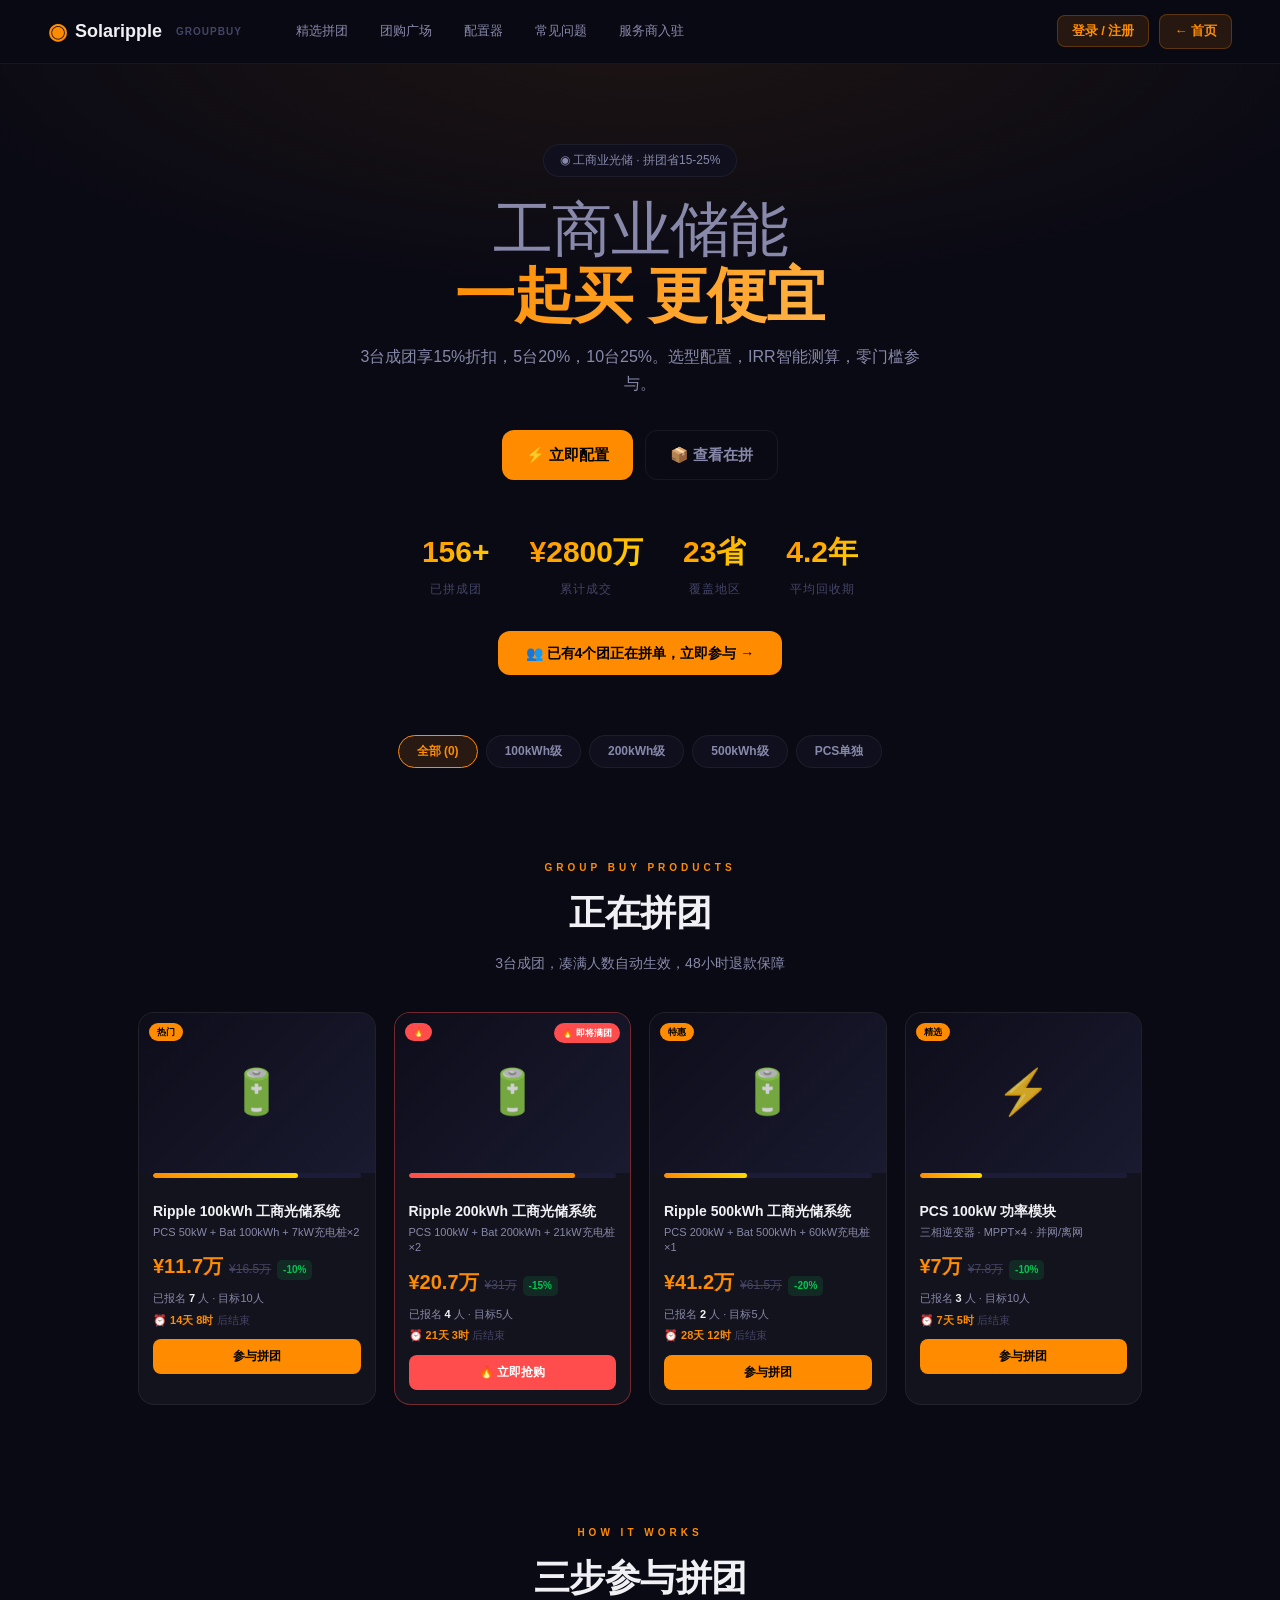
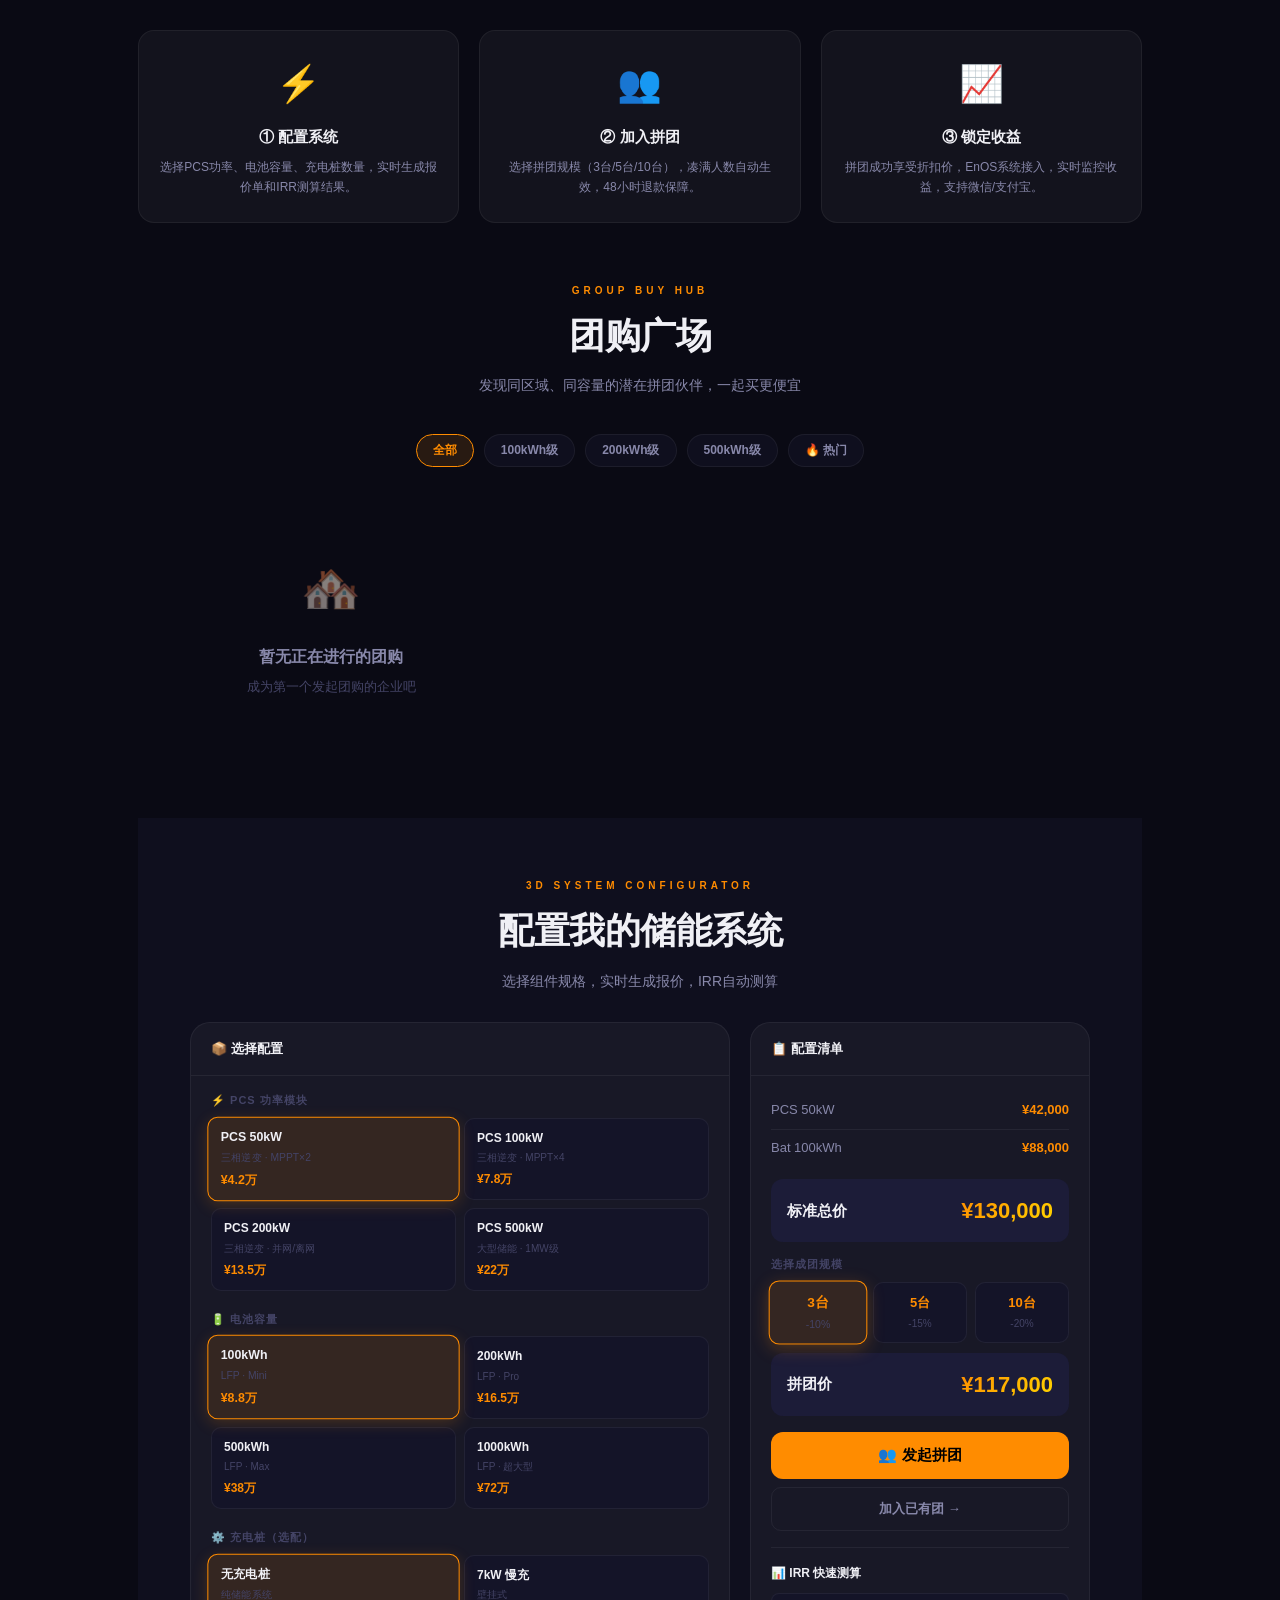
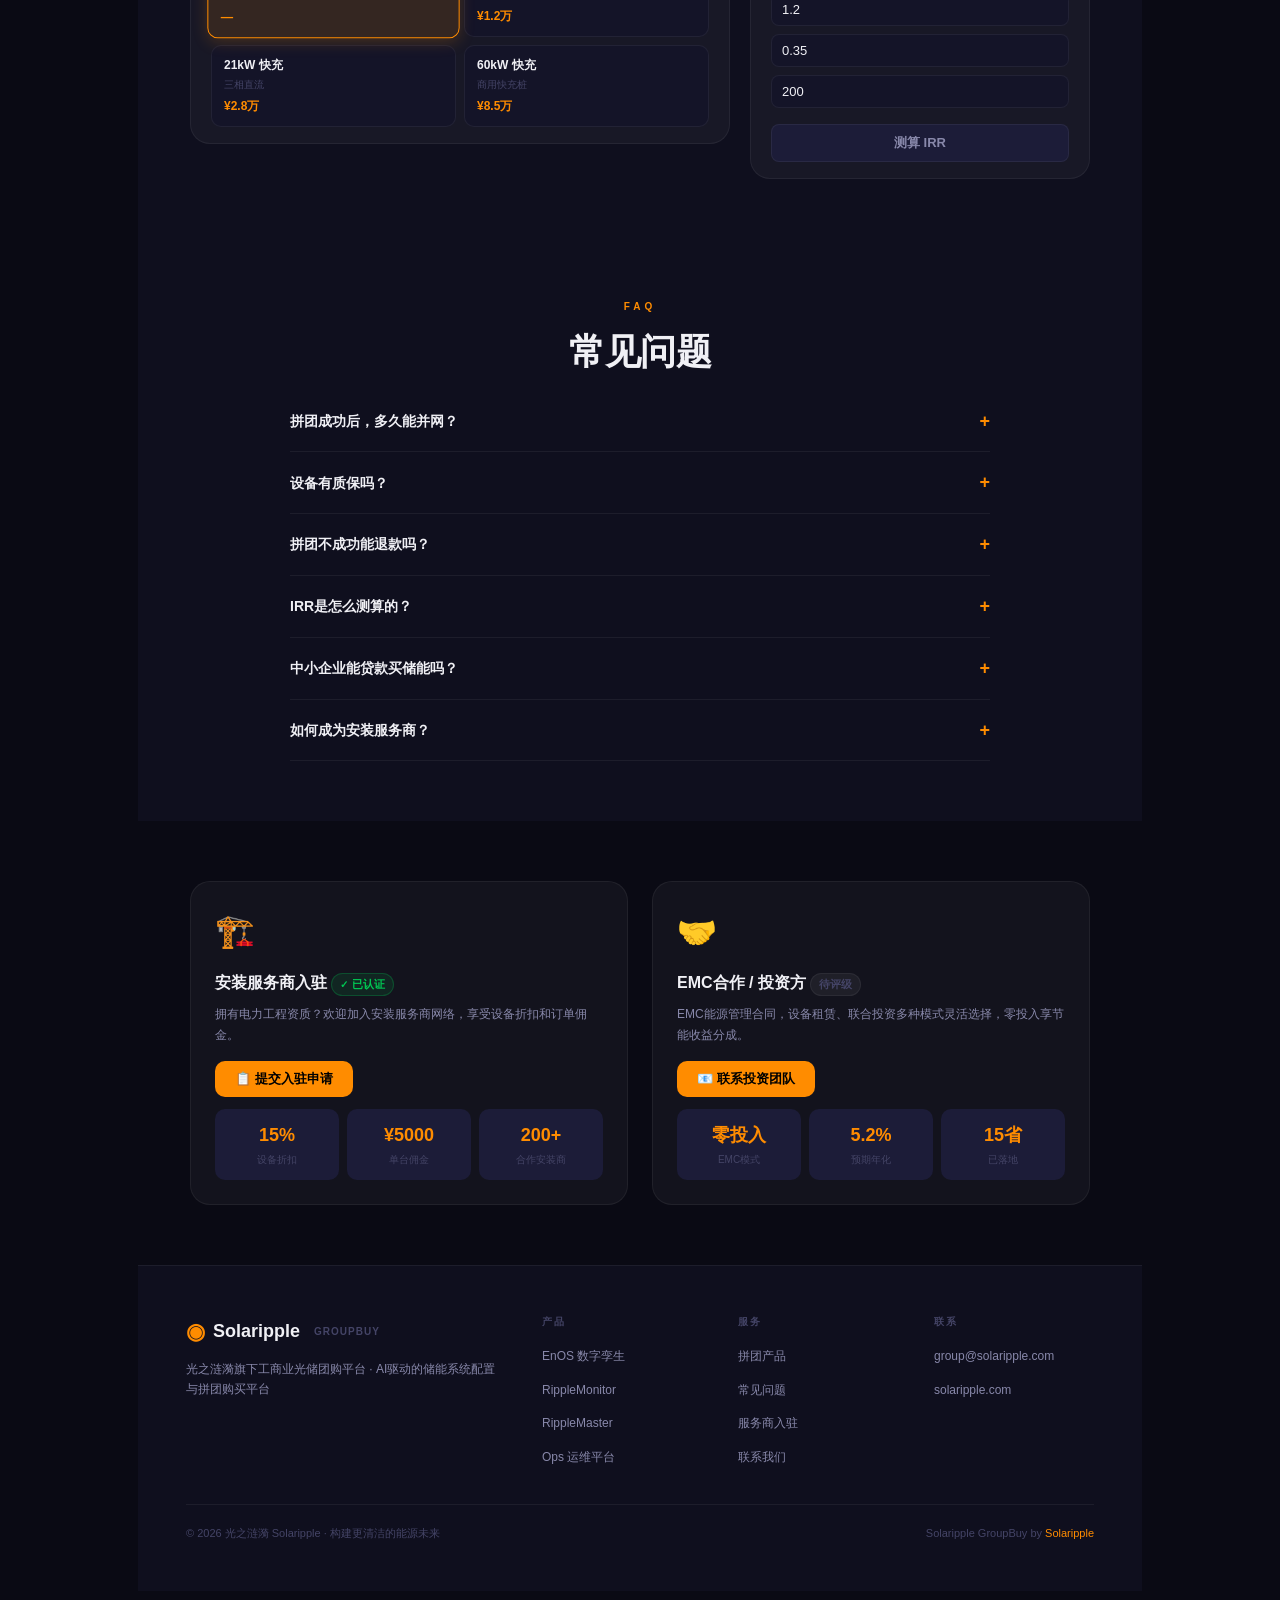
==== commit 8befa682: "group.solaripple.com: add Group Hub + Smart Match + Credit Rating Group Hub (团购广场): - New section wi" ====
--- a/groupbuy/index.html
+++ b/groupbuy/index.html
@@ -256,13 +256,58 @@
 .form-select:focus{outline:none;border-color:var(--accent)}
 .form-success-popup{padding:14px;background:rgba(0,200,83,0.1);border:1px solid rgba(0,200,83,0.3);border-radius:10px;text-align:center;color:#00C853;font-weight:700;font-size:13px;margin-bottom:12px;display:none}
 
+
+/* Credit Rating Badges */
+.credit-badge{display:inline-flex;align-items:center;gap:4px;padding:2px 8px;border-radius:100px;font-size:11px;font-weight:900}
+.credit-badge.aaa{background:rgba(0,200,83,0.15);color:#00C853;border:1px solid rgba(0,200,83,0.3)}
+.credit-badge.aa{background:rgba(0,200,83,0.12);color:#00C853;border:1px solid rgba(0,200,83,0.25)}
+.credit-badge.a{background:rgba(0,200,83,0.08);color:#00C853;border:1px solid rgba(0,200,83,0.2)}
+.credit-badge.bbb{background:rgba(255,200,0,0.15);color:#FFD700;border:1px solid rgba(255,200,0,0.3)}
+.credit-badge.bb{background:rgba(255,140,0,0.15);color:#FF8C00;border:1px solid rgba(255,140,0,0.3)}
+.credit-badge.unrated{background:rgba(255,255,255,0.05);color:var(--text3);border:1px solid var(--border)}
+.credit-badge.verified{background:rgba(0,200,83,0.1);color:#00C853;border:1px solid rgba(0,200,83,0.25)}
+.credit-badge.verified::before{content:"✓ ";font-size:10px}
+/* Group Hub */
+.hub-filters{display:flex;gap:10px;justify-content:center;flex-wrap:wrap;margin-bottom:24px}
+.hub-filter{padding:7px 16px;border-radius:100px;font-size:12px;font-weight:700;background:var(--bg2);border:1px solid var(--border);color:var(--text2);cursor:pointer;transition:all .2s}
+.hub-filter:hover,.hub-filter.active{background:var(--accent3);border-color:var(--accent);color:var(--accent)}
+.hub-grid{display:grid;grid-template-columns:repeat(3,1fr);gap:18px}
+.hub-card{background:var(--card);border:1px solid var(--border);border-radius:16px;padding:20px;transition:all .3s;cursor:pointer}
+.hub-card:hover{border-color:rgba(255,140,0,0.35);transform:translateY(-3px);box-shadow:0 12px 28px rgba(0,0,0,0.3)}
+.hub-card-header{display:flex;align-items:center;justify-content:space-between;margin-bottom:12px}
+.hub-card-title{font-size:14px;font-weight:900;line-height:1.3}
+.hub-card-meta{display:flex;flex-direction:column;gap:6px;margin:12px 0;padding:12px;background:var(--bg3);border-radius:10px;font-size:12px;color:var(--text2)}
+.hub-card-meta span{color:var(--text);font-weight:700}
+.hub-card-footer{display:flex;align-items:center;justify-content:space-between;margin-top:12px}
+.hub-card-price{font-size:18px;font-weight:900;color:var(--accent);font-family:"Inter",sans-serif}
+.hub-card-join-btn{padding:8px 16px;background:var(--accent);color:#000;border:none;border-radius:8px;font-weight:800;font-size:12px;cursor:pointer;font-family:inherit;transition:all .2s}
+.hub-card-join-btn:hover{background:var(--accent2)}
+/* Smart Match Bar */
+.match-bar{margin-top:20px;padding:16px 20px;background:linear-gradient(135deg,rgba(0,200,83,0.08),rgba(255,140,0,0.08));border:1px solid rgba(255,140,0,0.2);border-radius:16px;display:none}
+.match-bar.show{display:block}
+.match-bar-header{display:flex;align-items:center;gap:8px;margin-bottom:10px;font-size:12px;font-weight:800;color:var(--accent)}
+.match-bar-grid{display:grid;grid-template-columns:repeat(auto-fill,minmax(200px,1fr));gap:10px}
+.match-item{padding:12px;background:var(--bg3);border:1px solid var(--border);border-radius:10px;cursor:pointer;transition:all .2s}
+.match-item:hover{border-color:rgba(255,140,0,0.4);transform:translateY(-1px)}
+.match-item.active{border-color:var(--accent);background:var(--accent3)}
+.match-item-name{font-size:13px;font-weight:800;margin-bottom:4px;display:flex;align-items:center;gap:6px}
+.match-item-city{font-size:11px;color:var(--text3);margin-top:3px}
+.match-item-join{font-size:11px;color:var(--text2);margin-top:4px}
+.match-item-join strong{color:var(--accent)}
+.match-score{font-size:10px;font-weight:900;padding:1px 5px;border-radius:4px;background:rgba(0,200,83,0.15);color:#00C853}
+.empty-hub{text-align:center;padding:60px 20px;color:var(--text2)}
+.empty-hub-icon{font-size:48px;margin-bottom:16px;opacity:0.5}
+.empty-hub-title{font-size:16px;font-weight:700;margin-bottom:8px}
+.empty-hub-sub{font-size:13px;color:var(--text3)}
+
 </style>
 </head>
 <body>
 <nav>
   <div class="nav-logo"><span class="ic">◉</span> Solaripple<span class="sub">GroupBuy</span></div>
   <div class="nav-links">
-    <a href="#products" class="active" data-section="products">精选拼团</a>
+    <a href="#products" data-section="products">精选拼团</a>
+    <a href="#hub" data-section="hub">团购广场</a>
     <a href="#configurator" data-section="configurator">配置器</a>
     <a href="#faq" data-section="faq">常见问题</a>
     <a href="#partner" data-section="partner">服务商入驻</a>
@@ -322,6 +367,25 @@
     <div class="how-card"><div class="how-icon">⚡</div><h3>① 配置系统</h3><p>选择PCS功率、电池容量、充电桩数量，实时生成报价单和IRR测算结果。</p></div>
     <div class="how-card"><div class="how-icon">👥</div><h3>② 加入拼团</h3><p>选择拼团规模（3台/5台/10台），凑满人数自动生效，48小时退款保障。</p></div>
     <div class="how-card"><div class="how-icon">📈</div><h3>③ 锁定收益</h3><p>拼团成功享受折扣价，EnOS系统接入，实时监控收益，支持微信/支付宝。</p></div>
+  </div>
+
+<section class="section" id="hub">
+  <div class="section-label">Group Buy Hub</div>
+  <div class="section-title">团购广场</div>
+  <p class="section-sub">发现同区域、同容量的潜在拼团伙伴，一起买更便宜</p>
+  <div class="hub-filters">
+    <button class="hub-filter active" data-hub-cat="all">全部</button>
+    <button class="hub-filter" data-hub-cat="100kWh">100kWh级</button>
+    <button class="hub-filter" data-hub-cat="200kWh">200kWh级</button>
+    <button class="hub-filter" data-hub-cat="500kWh">500kWh级</button>
+    <button class="hub-filter" data-hub-cat="hot">🔥 热门</button>
+  </div>
+  <div class="hub-grid" id="hub-grid">
+    <div class="empty-hub">
+      <div class="empty-hub-icon">🏘️</div>
+      <div class="empty-hub-title">暂无正在进行的团购</div>
+      <div class="empty-hub-sub">成为第一个发起团购的企业吧</div>
+    </div>
   </div>
 </section>
 
@@ -366,7 +430,15 @@
         </div>
       </div>
 
-      <div class="summary-card">
+      
+<div class="match-bar" id="matchBar">
+  <div class="match-bar-header">🔗 发现 <span id="matchCount">0</span> 个相似配置团购，匹配度 >70%</div>
+  <div class="match-bar-grid" id="matchGrid"></div>
+  <div style="margin-top:10px;text-align:center">
+    <button class="cta-secondary" onclick="document.getElementById('hub').scrollIntoView({behavior:'smooth'})" style="font-size:12px;padding:6px 16px">查看全部团购 →</button>
+  </div>
+</div>
+<div class="summary-card">
         <div class="summary-header">📋 配置清单</div>
         <div class="summary-body">
           <div id="summary-items">
@@ -421,7 +493,7 @@
   <div class="partner-wrapper">
     <div class="partner-card">
       <div class="partner-icon">🏗️</div>
-      <h3>安装服务商入驻</h3>
+      <h3>安装服务商入驻 <span class="credit-badge verified">已认证</span></h3>
       <p>拥有电力工程资质？欢迎加入安装服务商网络，享受设备折扣和订单佣金。</p>
       <button class="apply-btn" onclick="showPartnerModal()">📋 提交入驻申请</button>
       <div class="partner-btns">
@@ -432,7 +504,7 @@
     </div>
     <div class="partner-card">
       <div class="partner-icon">🤝</div>
-      <h3>EMC合作 / 投资方</h3>
+      <h3>EMC合作 / 投资方 <span class="credit-badge unrated">待评级</span></h3>
       <p>EMC能源管理合同，设备租赁、联合投资多种模式灵活选择，零投入享节能收益分成。</p>
       <button class="apply-btn" onclick="showInvestorModal()">📧 联系投资团队</button>
       <div class="partner-btns">
@@ -628,6 +700,7 @@
         currentUser={name:name||phone,phone:phone,city:city};isLoggedIn=true;
         updateNav(currentUser);
         btn.textContent="✓ 登录成功";
+        setTimeout(function(){runSmartMatch();},200);
         setTimeout(closeLoginModal,1200);
       }else{
         var err=document.getElementById("login-error");
@@ -875,6 +948,92 @@
 loadProducts();
 updateSummary();
 
+// ── Group Buy Hub ───────────────────────────────────────────────
+var hubData=[];
+
+async function loadHub(){
+  var d=await api("/api/groups");
+  if(!d||!d.ok||!d.groups){renderHubEmpty();return;}
+  hubData=d.groups.filter(function(g){return g.status==="open"});
+  renderHub("all");
+}
+
+function renderHub(cat){
+  var grid=document.getElementById("hub-grid");
+  if(!hubData.length){renderHubEmpty();return;}
+  var items=cat==="all"?hubData:cat==="hot"?hubData.filter(function(g){return g.joined>=g.target-1}):hubData.filter(function(g){return g.capacity&&g.capacity.indexOf(cat)>=0});
+  if(!items.length){renderHubEmpty();return;}
+  var h="";
+  items.forEach(function(g){
+    var tier0=g.tiers&&g.tiers[0];
+    var pct=Math.round(g.joined/g.target*100);
+    var almost=g.joined>=g.target-1;
+    h+='<div class="hub-card" onclick="openModal(\''+g.product_id+'\')">';
+    h+='<div class="hub-card-header"><div class="hub-card-title">'+escapeHtml(g.product_name||"工商光储系统")+'</div><span class="credit-badge '+(g.credit_rating||"unrated")+'">'+(g.credit_rating||"未评级")+'</span></div>';
+    h+='<div class="gb-progress" style="margin:0 0 10px"><div class="gb-progress-fill'+(almost?' danger':'')+'" style="width:'+pct+'%"></div></div>';
+    h+='<div class="hub-card-meta"><div>已报名 <span>'+g.joined+'</span> 人 · 目标 <span>'+g.target+'</span> 人</div><div>地区：<span>'+(g.city||"全国")+'</div><div>容量：<span>'+(g.capacity||"未填写")+'</div></div>';
+    h+='<div class="hub-card-footer"><div><div class="hub-card-price">¥'+(tier0?Math.round(tier0.price/10000):"?")+'万起</div><div style="font-size:11px;color:var(--text3);margin-top:2px">'+g.joined+'/'+g.target+'人 · '+g.tier_qty+'台团</div></div>';
+    h+='<button class="hub-card-join-btn" onclick="event.stopPropagation();openModal(\''+g.product_id+'\')">参与</button></div></div>';
+  });
+  grid.innerHTML=h;
+}
+
+function renderHubEmpty(){
+  var grid=document.getElementById("hub-grid");
+  grid.innerHTML='<div class="empty-hub"><div class="empty-hub-icon">🏘️</div><div class="empty-hub-title">暂无正在进行的团购</div><div class="empty-hub-sub">成为第一个发起团购的企业吧</div></div>';
+}
+
+function escapeHtml(s){return String(s).replace(/&/g,"&amp;").replace(/</g,"&lt;").replace(/>/g,"&gt;");}
+
+// ── Smart Match ────────────────────────────────────────────────
+function runSmartMatch(){
+  var pcs=cfg.pcs&&cfg.pcs.id||"",bat=cfg.battery&&cfg.battery.id||"",city=currentUser&&currentUser.city||"";
+  var total=(cfg.pcs?cfg.pcs.price:0)+(cfg.battery?cfg.battery.price:0);
+  if(total===0)return;
+  var bar=document.getElementById("matchBar");
+  if(!hubData.length){bar.classList.remove("show");return;}
+  var tierPrice=Math.round(total*currentTier.rate);
+  var matches=hubData.filter(function(g){
+    var score=0;
+    if(g.city&&city&&g.city.indexOf(city)>=0)score+=40;
+    if(g.capacity&&bat){
+      var gbcap=parseInt(g.capacity)||0;
+      var mycap=parseInt(bat.replace("bat-",""))||0;
+      if(Math.abs(gbcap-mycap)<=100)score+=35;
+    }
+    if(g.tier_price&&Math.abs(g.tier_price-tierPrice)<=30000)score+=20;
+    return score>=40;
+  });
+  if(!matches.length){bar.classList.remove("show");return;}
+  var grid=document.getElementById("matchGrid");
+  var count=document.getElementById("matchCount");
+  count.textContent=matches.length;
+  var h="";
+  matches.slice(0,3).forEach(function(g){
+    var tier0=g.tiers&&g.tiers[0];
+    h+='<div class="match-item" onclick="openModal(\''+g.product_id+'\')">';
+    h+='<div class="match-item-name">'+escapeHtml(g.product_name||"工商光储")+' <span class="match-score">推荐</span></div>';
+    h+='<div class="match-item-city">📍 '+(g.city||"全国")+'</div>';
+    h+='<div class="match-item-join">已报名 <strong>'+g.joined+'</strong> 人 · 目标'+g.target+'人</div>';
+    h+='</div>';
+  });
+  grid.innerHTML=h;
+  bar.classList.add("show");
+}
+
+// ── Hub Filter ─────────────────────────────────────────────────
+document.addEventListener("DOMContentLoaded",function(){
+  document.querySelectorAll(".hub-filter").forEach(function(btn){
+    btn.addEventListener("click",function(){
+      document.querySelectorAll(".hub-filter").forEach(function(b){b.classList.remove("active")});
+      btn.classList.add("active");
+      renderHub(btn.dataset.hubCat);
+    });
+  });
+  loadHub();
+});
+
+
 // Partner apply
 function showPartnerModal(){document.getElementById("partnerModal").classList.add("show");document.getElementById("partner-success").style.display="none";}
 function closePartnerModal(){document.getElementById("partnerModal").classList.remove("show");}
@@ -965,6 +1124,18 @@
             <option value="10-50人">10-50人</option>
             <option value="50-200人">50-200人</option>
             <option value="200人以上">200人以上</option>
+          </select>
+        </div>
+        <div class="form-group"><label class="form-label">企业信用评级</label>
+          <select id="p-credit" class="form-select">
+            <option value="">请选择（如有）</option>
+            <option value="AAA">AAA — 极优 (90-100分)</option>
+            <option value="AA">AA — 优秀 (80-89分)</option>
+            <option value="A">A — 良好 (70-79分)</option>
+            <option value="BBB">BBB — 中等 (60-69分)</option>
+            <option value="BB">BB — 一般 (50-59分)</option>
+            <option value="B">B — 较差 (40-49分)</option>
+            <option value="未评级">未评级</option>
           </select>
         </div>
         <div class="form-group"><label class="form-label">公司简介</label><textarea id="p-desc" class="form-input" rows="3" placeholder="简述公司主营业务和过往储能项目经验"></textarea></div>
